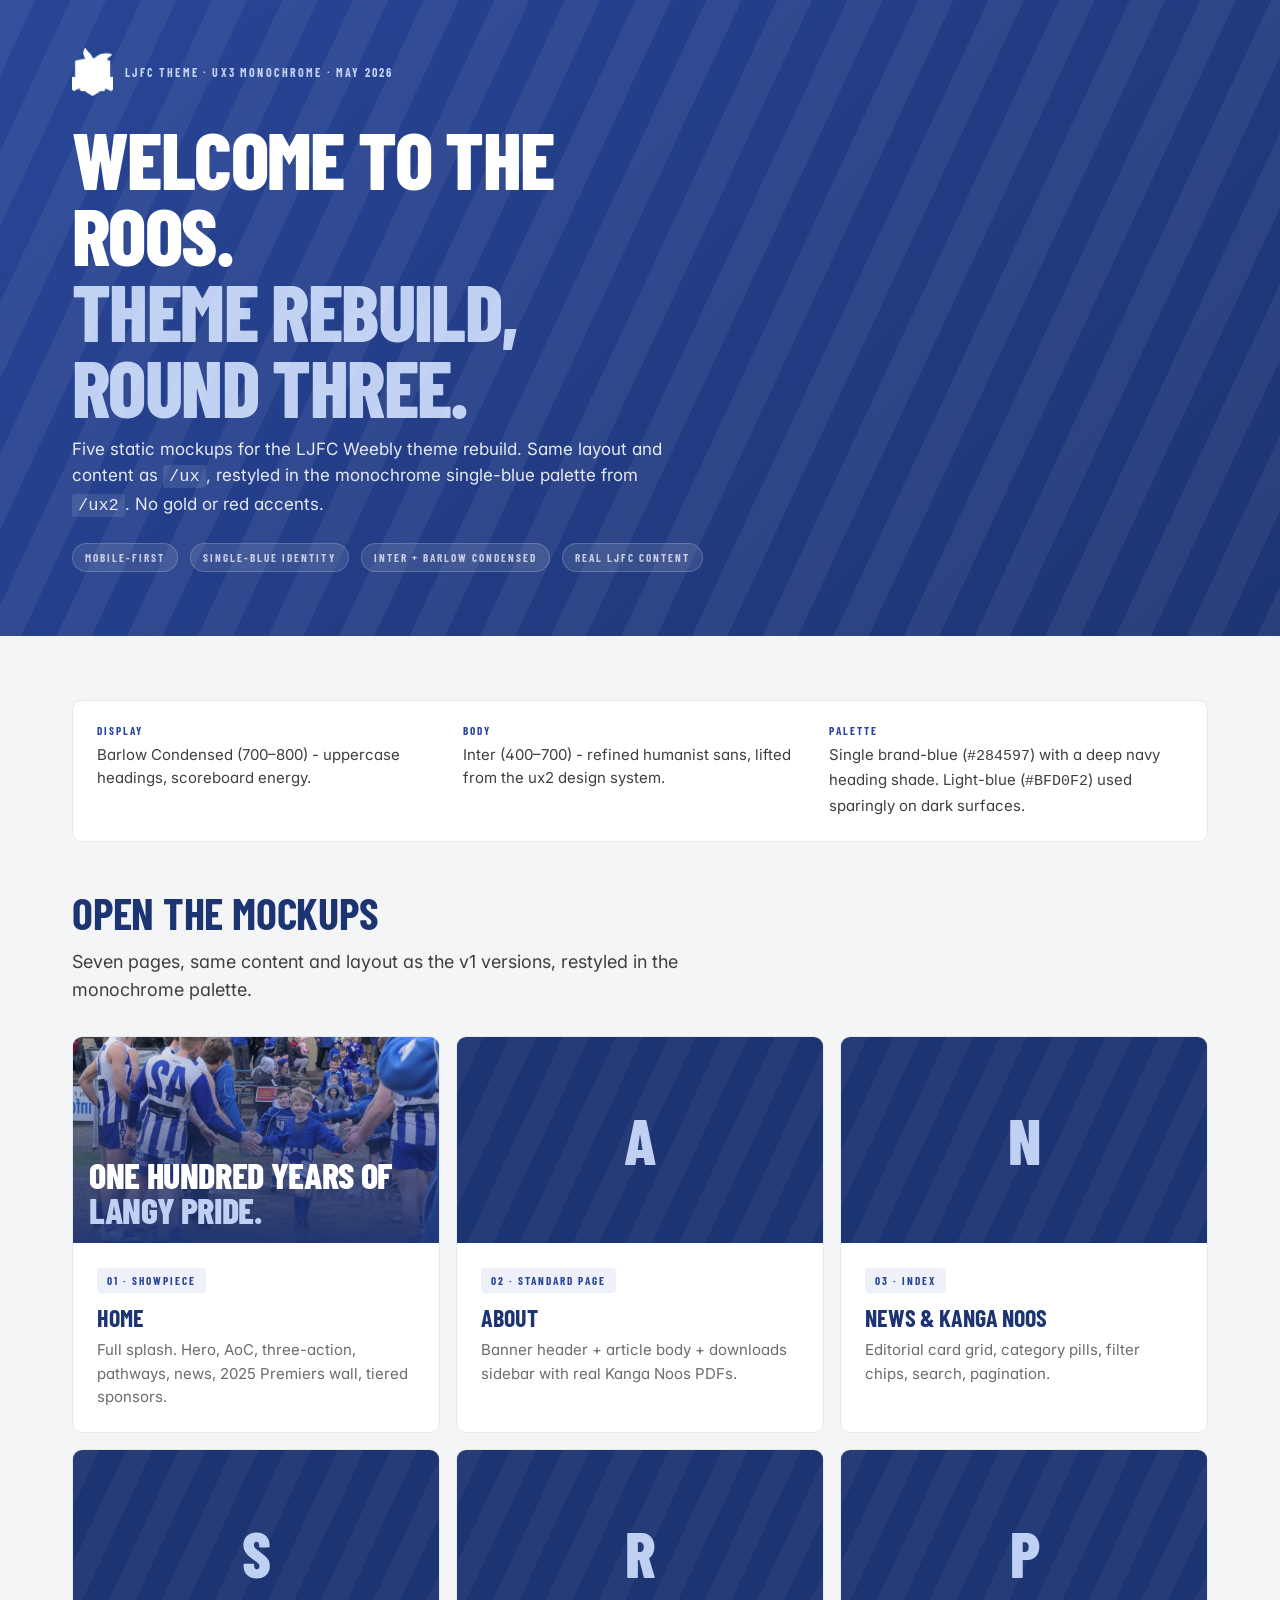
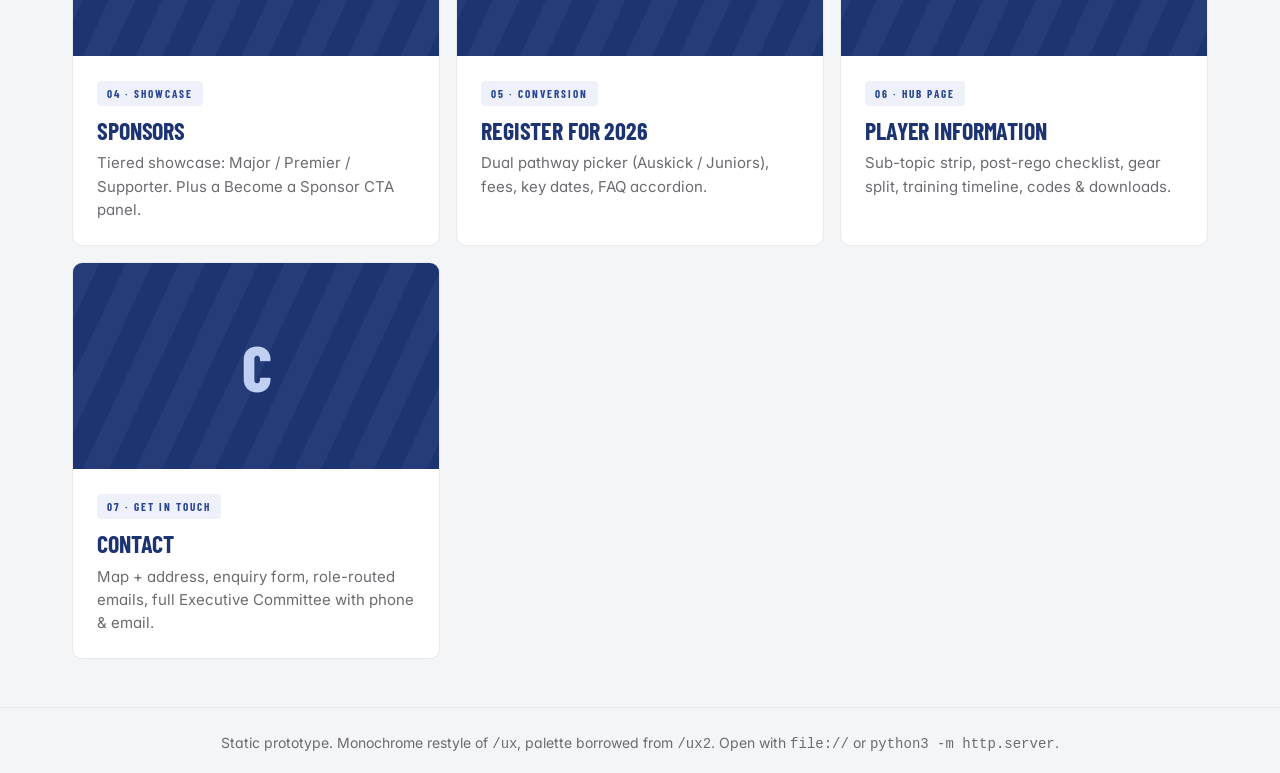
==== index.html @ 2c33dcf3 "Initial commit" ====
<!--
  ux3 - landing page for the third design exploration.
  Monochrome (single-blue) restyle of /ux/ layout. No gold or red accents.
-->
<!doctype html>
<html lang="en-AU">
<head>
<meta charset="utf-8" />
<meta name="viewport" content="width=device-width, initial-scale=1" />
<title>LJFC theme mockups · ux3 monochrome</title>
<link rel="preconnect" href="https://fonts.googleapis.com" />
<link rel="preconnect" href="https://fonts.gstatic.com" crossorigin />
<link rel="stylesheet"
  href="https://fonts.googleapis.com/css2?family=Barlow+Condensed:wght@500;600;700;800;900&family=Inter:wght@400;500;600;700&display=swap" />
<link rel="stylesheet" href="styles.css" />
<style>
  body { background: var(--surface-2); }
  .lp-hero {
    background: linear-gradient(135deg, var(--blue) 0%, var(--blue-deep) 100%);
    color: var(--surface);
    padding: var(--s-7) 0 var(--s-8);
    position: relative;
    overflow: hidden;
  }
  .lp-hero::after {
    content: ""; position: absolute; inset: 0;
    background-image:
      repeating-linear-gradient(115deg, rgba(255,255,255,0.06) 0 32px, rgba(255,255,255,0) 32px 64px);
    pointer-events: none;
  }
  .lp-hero h1 {
    color: var(--surface); margin: 0 0 var(--s-3);
    font-size: clamp(2.5rem, 6vw + 1rem, 5rem);
    line-height: 0.95; letter-spacing: -0.02em; max-width: 16ch;
    text-transform: uppercase;
  }
  .lp-hero h1 em { font-style: normal; color: var(--accent); display: block; }
  .lp-hero p { color: rgba(255,255,255,0.88); max-width: 56ch; margin: 0 0 var(--s-4); font-size: 1.0625rem; }
  .lp-hero .meta {
    display: flex; gap: var(--s-3); flex-wrap: wrap;
    font-family: var(--display); font-weight: 700;
    font-size: 0.7rem; letter-spacing: 0.18em;
    text-transform: uppercase; color: rgba(255,255,255,0.7);
    margin-top: var(--s-5);
  }
  .lp-hero .meta span { padding: 5px 12px; background: rgba(255,255,255,0.10); border: 1px solid rgba(255,255,255,0.18); border-radius: 999px; }
  .lp-brand {
    display: flex; align-items: center; gap: var(--s-3);
    margin-bottom: var(--s-5);
    color: var(--surface);
  }
  .lp-brand img { height: 48px; filter: brightness(0) invert(1); }
  .lp-brand strong {
    font-family: var(--display); font-weight: 700;
    text-transform: uppercase; letter-spacing: 0.18em;
    font-size: 0.75rem;
    color: var(--accent);
  }

  .lp-section { padding: var(--s-7) 0; }
  .lp-section h2 { margin-bottom: var(--s-3); }
  .lp-section .lead { color: var(--body); max-width: 60ch; }

  /* hero card uses image preview */
  .ic-feature .index-card__media {
    background-image:
      linear-gradient(180deg, rgba(29, 52, 115, 0.10), rgba(29, 52, 115, 0.94)),
      url('assets/photos/hero-action.jpg');
    background-size: cover; background-position: center;
  }
  .ic-feature .index-card__media span {
    position: absolute; bottom: 16px; left: 16px; right: 16px;
    font-family: var(--display); font-weight: 800;
    font-size: 2.25rem; line-height: 0.95; letter-spacing: -0.01em;
    color: var(--surface);
    text-transform: uppercase;
  }
  .ic-feature .index-card__media span em {
    color: var(--accent); font-style: normal; display: block;
  }

  .lp-key {
    background: var(--surface);
    border: 1px solid var(--line);
    border-radius: var(--r-3);
    padding: var(--s-5);
    margin-top: var(--s-4);
    display: grid; gap: var(--s-3);
    grid-template-columns: 1fr;
    font-size: 0.9375rem; line-height: 1.55;
  }
  @media (min-width: 768px) {
    .lp-key { grid-template-columns: repeat(3, 1fr); }
  }
  .lp-key h4 {
    font-family: var(--display); font-weight: 700;
    font-size: 0.7rem; letter-spacing: 0.18em; text-transform: uppercase;
    color: var(--blue); margin: 0 0 6px;
  }
  .lp-key p { margin: 0; color: var(--body); font-size: 0.9375rem; }
  .lp-footer {
    padding: var(--s-5) 0;
    border-top: 1px solid var(--line);
    color: var(--muted);
    font-size: 0.875rem;
    text-align: center;
  }
</style>
</head>
<body>

<section class="lp-hero">
  <div class="wrap">
    <div class="lp-brand">
      <img src="assets/logo.png" alt="LJFC crest" />
      <strong>LJFC theme · ux3 monochrome · May 2026</strong>
    </div>
    <h1>Welcome to the Roos.<em>Theme rebuild, round three.</em></h1>
    <p>Five static mockups for the LJFC Weebly theme rebuild. Same layout and content as <code style="background: rgba(255,255,255,0.10); padding: 2px 6px; border-radius: 3px;">/ux</code>, restyled in the monochrome single-blue palette from <code style="background: rgba(255,255,255,0.10); padding: 2px 6px; border-radius: 3px;">/ux2</code>. No gold or red accents.</p>
    <div class="meta">
      <span>Mobile-first</span>
      <span>Single-blue identity</span>
      <span>Inter + Barlow Condensed</span>
      <span>Real LJFC content</span>
    </div>
  </div>
</section>

<section class="lp-section">
  <div class="wrap">

    <div class="lp-key">
      <div>
        <h4>Display</h4>
        <p>Barlow Condensed (700–800) - uppercase headings, scoreboard energy.</p>
      </div>
      <div>
        <h4>Body</h4>
        <p>Inter (400–700) - refined humanist sans, lifted from the ux2 design system.</p>
      </div>
      <div>
        <h4>Palette</h4>
        <p>Single brand-blue (<code>#284597</code>) with a deep navy heading shade. Light-blue (<code>#BFD0F2</code>) used sparingly on dark surfaces.</p>
      </div>
    </div>

    <h2 style="margin-top: var(--s-7);">Open the mockups</h2>
    <p class="lead">Seven pages, same content and layout as the v1 versions, restyled in the monochrome palette.</p>

    <div class="index-grid">

      <a class="index-card ic-feature" href="home.html">
        <div class="index-card__media"><span>One Hundred Years of<em>Langy Pride.</em></span></div>
        <div class="index-card__body">
          <span class="index-card__tag">01 · Showpiece</span>
          <h3>Home</h3>
          <p>Full splash. Hero, AoC, three-action, pathways, news, 2025 Premiers wall, tiered sponsors.</p>
        </div>
      </a>

      <a class="index-card" href="about.html">
        <div class="index-card__media">A</div>
        <div class="index-card__body">
          <span class="index-card__tag">02 · Standard page</span>
          <h3>About</h3>
          <p>Banner header + article body + downloads sidebar with real Kanga Noos PDFs.</p>
        </div>
      </a>

      <a class="index-card" href="news.html">
        <div class="index-card__media">N</div>
        <div class="index-card__body">
          <span class="index-card__tag">03 · Index</span>
          <h3>News &amp; Kanga Noos</h3>
          <p>Editorial card grid, category pills, filter chips, search, pagination.</p>
        </div>
      </a>

      <a class="index-card" href="sponsors.html">
        <div class="index-card__media">S</div>
        <div class="index-card__body">
          <span class="index-card__tag">04 · Showcase</span>
          <h3>Sponsors</h3>
          <p>Tiered showcase: Major / Premier / Supporter. Plus a Become a Sponsor CTA panel.</p>
        </div>
      </a>

      <a class="index-card" href="register.html">
        <div class="index-card__media">R</div>
        <div class="index-card__body">
          <span class="index-card__tag">05 · Conversion</span>
          <h3>Register for 2026</h3>
          <p>Dual pathway picker (Auskick / Juniors), fees, key dates, FAQ accordion.</p>
        </div>
      </a>

      <a class="index-card" href="player-info.html">
        <div class="index-card__media">P</div>
        <div class="index-card__body">
          <span class="index-card__tag">06 · Hub page</span>
          <h3>Player Information</h3>
          <p>Sub-topic strip, post-rego checklist, gear split, training timeline, codes &amp; downloads.</p>
        </div>
      </a>

      <a class="index-card" href="contact.html">
        <div class="index-card__media">C</div>
        <div class="index-card__body">
          <span class="index-card__tag">07 · Get in touch</span>
          <h3>Contact</h3>
          <p>Map + address, enquiry form, role-routed emails, full Executive Committee with phone &amp; email.</p>
        </div>
      </a>

    </div>
  </div>
</section>

<footer class="lp-footer">
  <div class="wrap">
    Static prototype. Monochrome restyle of <code>/ux</code>, palette borrowed from <code>/ux2</code>. Open with <code>file://</code> or <code>python3 -m http.server</code>.
  </div>
</footer>

</body>
</html>
---- styles.css ----
/* ==========================================================================
   LJFC ux3 — monochrome restyle
   Same component set as /ux, monochrome palette + Inter body lifted from /ux2.
   No gold or red accent — single-blue identity, with #BFD0F2 used sparingly
   on dark surfaces (hero <em>, premier banner, footer hover).
   Mobile-first.
   ========================================================================== */

:root {
  /* palette — single-blue identity */
  --blue: #284597;          /* THE brand blue — primary surface (matches ux2 --ljfc-blue) */
  --blue-dark: #1d3473;     /* hover / pressed / dark surfaces */
  --blue-deep: #1d3473;     /* heading text */
  --blue-tint: #EEF1F9;     /* faint surface tint */
  --blue-tint-2: #DDE2EE;   /* slightly stronger tint */

  /* neutrals (lifted from ux2) */
  --ink: #1A1A1F;
  --body: #3F3F3F;
  --muted: #6B6B70;
  --line: #E8E9EB;
  --grey-cool: #A7A8AA;
  --surface: #FFFFFF;
  --surface-2: #F4F5F7;

  /* accent — light-blue, used sparingly on dark surfaces only */
  --accent: #BFD0F2;
  --accent-dark: #1d3473;   /* hover for accent buttons */
  --accent-ink: #1d3473;    /* readable text on accent */

  /* type */
  --display: 'Barlow Condensed', 'Oswald', 'Arial Narrow', sans-serif;
  --body-face: 'Inter', 'Helvetica Neue', Helvetica, Arial, sans-serif;

  /* spacing scale — 4px base */
  --s-1: 0.25rem;
  --s-2: 0.5rem;
  --s-3: 0.75rem;
  --s-4: 1rem;
  --s-5: 1.5rem;
  --s-6: 2rem;
  --s-7: 3rem;
  --s-8: 4rem;
  --s-9: 6rem;

  --r-1: 4px;
  --r-2: 6px;
  --r-3: 10px;

  --shadow-1: 0 1px 2px rgba(29, 52, 115, 0.06), 0 2px 6px rgba(29, 52, 115, 0.04);
  --shadow-2: 0 4px 12px rgba(29, 52, 115, 0.08), 0 12px 32px rgba(29, 52, 115, 0.08);
  --shadow-3: 0 12px 36px rgba(29, 52, 115, 0.18);

  --max-w: 1200px;
  --max-w-narrow: 820px;
  --header-h: 64px;
}

*, *::before, *::after { box-sizing: border-box; }
html { -webkit-text-size-adjust: 100%; scroll-behavior: smooth; }
body {
  margin: 0;
  font-family: var(--body-face);
  font-size: 16px;
  line-height: 1.55;
  color: var(--body);
  background: var(--surface);
  -webkit-font-smoothing: antialiased;
  font-feature-settings: "ss01", "cv11";
}
img, svg { max-width: 100%; display: block; }
a { color: var(--blue); text-decoration: none; transition: color .15s; }
a:hover { color: var(--blue-dark); text-decoration: underline; text-underline-offset: 3px; }

/* ==========================================================================
   typography — display in Barlow Condensed (uppercase by default for headings)
   ========================================================================== */

h1, h2, h3, h4 {
  font-family: var(--display);
  color: var(--blue-deep);
  margin: 0 0 var(--s-4);
  letter-spacing: -0.005em;
  line-height: 1.05;
  font-weight: 700;
  text-transform: uppercase;
}
h1 { font-size: clamp(2.25rem, 4.5vw + 1rem, 4.5rem); letter-spacing: -0.015em; font-weight: 800; }
h2 { font-size: clamp(1.75rem, 2.4vw + 1rem, 2.75rem); }
h3 { font-size: clamp(1.25rem, 1vw + 1rem, 1.5rem); }
h4 { font-size: 1.125rem; }
p { margin: 0 0 var(--s-4); }
.lead { font-size: 1.125rem; line-height: 1.55; color: var(--body); max-width: 60ch; }

.eyebrow {
  font-family: var(--display);
  font-weight: 700;
  font-size: 0.8125rem;
  letter-spacing: 0.18em;
  text-transform: uppercase;
  color: var(--blue);
  margin: 0 0 var(--s-3);
  display: inline-flex;
  align-items: center;
  gap: 8px;
}
.eyebrow::before {
  content: "";
  width: 22px;
  height: 3px;
  background: currentColor;
  display: inline-block;
}
.eyebrow--accent { color: var(--accent); }

.display-xl {
  font-family: var(--display);
  font-weight: 800;
  font-size: clamp(3rem, 8vw + 1rem, 6.5rem);
  line-height: 0.95;
  letter-spacing: -0.02em;
  color: var(--blue-deep);
  text-transform: uppercase;
}
.display-mono {
  font-family: var(--display);
  font-weight: 700;
  text-transform: uppercase;
  letter-spacing: 0.02em;
}

/* ==========================================================================
   layout helpers
   ========================================================================== */

.wrap { width: 100%; max-width: var(--max-w); margin: 0 auto; padding: 0 var(--s-4); }
.wrap--narrow { max-width: var(--max-w-narrow); }
.section { padding: var(--s-7) 0; }
.section--tight { padding: var(--s-6) 0; }
.section--lg { padding: var(--s-8) 0; }
@media (min-width: 1024px) {
  .section { padding: var(--s-8) 0; }
  .section--lg { padding: var(--s-9) 0; }
  .wrap { padding: 0 var(--s-6); }
}

/* slash-bar motif (replaces ux/stripe-rule) — recurring brand element from ux2 */
.stripe-rule,
.slash-bar {
  height: 6px;
  background: repeating-linear-gradient(
    -55deg,
    var(--blue) 0 14px,
    transparent 14px 22px,
    var(--grey-cool) 22px 28px,
    transparent 28px 36px
  );
}

/* angled-light pattern, used behind hero / premiers / actions */
.slats {
  background-image:
    repeating-linear-gradient(115deg, rgba(255,255,255,0.04) 0 24px, rgba(255,255,255,0.0) 24px 48px);
}

/* ==========================================================================
   buttons
   ========================================================================== */

.btn {
  display: inline-flex;
  align-items: center;
  justify-content: center;
  gap: var(--s-2);
  padding: 14px 22px;
  border-radius: var(--r-1);
  font-family: var(--display);
  font-weight: 700;
  font-size: 1rem;
  letter-spacing: 0.06em;
  text-transform: uppercase;
  text-decoration: none;
  border: 2px solid transparent;
  cursor: pointer;
  transition: transform .12s ease, background .15s, color .15s, box-shadow .15s, border-color .15s;
  min-height: 48px;
  line-height: 1;
}
.btn:hover { text-decoration: none; transform: translateY(-1px); }
.btn:active { transform: translateY(0); }

/* primary — solid royal blue (no gold) */
.btn--primary {
  background: var(--blue);
  color: var(--surface);
  box-shadow: 0 1px 0 rgba(0,0,0,0.06), 0 6px 14px rgba(40, 69, 151, 0.25);
}
.btn--primary:hover { background: var(--blue-dark); color: var(--surface); }

.btn--blue {
  background: var(--blue);
  color: var(--surface);
}
.btn--blue:hover { background: var(--blue-dark); color: var(--surface); }

/* ghost — for use on dark surfaces */
.btn--ghost {
  background: transparent;
  color: var(--surface);
  border-color: rgba(255,255,255,0.55);
}
.btn--ghost:hover { background: rgba(255,255,255,0.10); border-color: var(--surface); color: var(--surface); }

.btn--outline {
  background: transparent;
  color: var(--blue-deep);
  border-color: var(--blue-deep);
}
.btn--outline:hover { background: var(--blue-deep); color: var(--surface); }

.btn--white {
  background: var(--surface);
  color: var(--blue-deep);
}
.btn--white:hover { background: var(--blue-tint); color: var(--blue-deep); }

.btn--lg { padding: 18px 28px; font-size: 1.125rem; min-height: 56px; }
.btn--sm { padding: 10px 14px; font-size: 0.875rem; min-height: 36px; }

.btn__arrow { width: 14px; height: 14px; transition: transform .15s; }
.btn:hover .btn__arrow { transform: translateX(3px); }

/* ==========================================================================
   pills & badges
   ========================================================================== */

.pill {
  display: inline-flex;
  align-items: center;
  gap: 6px;
  padding: 4px 12px;
  border-radius: 999px;
  font-family: var(--display);
  font-weight: 700;
  font-size: 0.7rem;
  letter-spacing: 0.12em;
  text-transform: uppercase;
  background: rgba(40, 69, 151, 0.08);
  color: var(--blue);
  line-height: 1.3;
}
/* pill--accent: light-blue tint, used on dark hero / premier surfaces */
.pill--accent { background: rgba(191, 208, 242, 0.18); color: var(--blue-deep); }
.pill--red { background: rgba(40, 69, 151, 0.10); color: var(--blue-dark); }
.pill--ghost { background: rgba(255,255,255,0.14); color: var(--surface); border: 1px solid rgba(255,255,255,0.35); }
.pill--solid { background: var(--blue); color: var(--surface); }

.badge-cta {
  display: inline-flex;
  align-items: center;
  gap: var(--s-2);
  padding: 8px 14px 8px 8px;
  background: var(--blue);
  color: var(--surface);
  border-radius: 999px;
  font-family: var(--display);
  font-weight: 700;
  font-size: 0.875rem;
  letter-spacing: 0.08em;
  text-transform: uppercase;
}
.badge-cta__dot {
  width: 22px; height: 22px; border-radius: 50%;
  background: var(--accent); color: var(--blue-deep);
  display: inline-flex; align-items: center; justify-content: center;
  font-size: 0.75rem;
}

/* ==========================================================================
   sticky header — clean white surface (refined ux2 treatment)
   ========================================================================== */

.site-header {
  position: sticky;
  top: 0;
  z-index: 50;
  background: var(--surface);
  color: var(--blue-deep);
  border-bottom: 1px solid var(--line);
}
.site-header__inner {
  display: flex;
  align-items: center;
  gap: var(--s-4);
  height: var(--header-h);
  padding: 0 var(--s-4);
  max-width: var(--max-w);
  margin: 0 auto;
}
.site-header__brand {
  display: flex;
  align-items: center;
  gap: var(--s-3);
  text-decoration: none;
  color: var(--blue-deep);
  margin-right: auto;
}
.site-header__brand img { height: 40px; width: auto; }
.site-header__wordmark {
  font-family: var(--display);
  font-weight: 700;
  font-size: 1rem;
  line-height: 1;
  letter-spacing: 0.02em;
  text-transform: uppercase;
  display: none;
  color: var(--blue-deep);
}
.site-header__wordmark span {
  display: block;
  font-size: 0.625rem;
  letter-spacing: 0.22em;
  font-weight: 700;
  color: var(--blue);
  margin-top: 4px;
}

@media (min-width: 768px) {
  .site-header__wordmark { display: block; }
}

/* desktop nav — dark text on white, brand-blue active underline */
.site-nav { display: none; }
.site-nav a {
  color: var(--blue-deep);
  font-family: var(--display);
  font-weight: 700;
  font-size: 0.875rem;
  letter-spacing: 0.10em;
  text-transform: uppercase;
  padding: 10px 12px;
  border-bottom: 3px solid transparent;
  text-decoration: none;
  transition: color .15s, border-color .15s;
}
.site-nav a:hover { color: var(--blue); }
.site-nav a.is-active { color: var(--blue); border-bottom-color: var(--blue); }

@media (min-width: 1024px) {
  .site-nav { display: flex; align-items: center; gap: 4px; }
}

/* persistent register CTA — solid royal blue */
.site-header__cta {
  display: inline-flex;
  align-items: center;
  gap: 8px;
  padding: 10px 16px;
  background: var(--blue);
  color: var(--surface);
  font-family: var(--display);
  font-weight: 700;
  letter-spacing: 0.06em;
  text-transform: uppercase;
  font-size: 0.8125rem;
  border-radius: var(--r-1);
  text-decoration: none;
  white-space: nowrap;
  transition: background .15s;
}
.site-header__cta:hover { background: var(--blue-dark); color: var(--surface); }

/* hamburger */
.hamburger {
  display: inline-flex;
  align-items: center;
  justify-content: center;
  width: 44px; height: 44px;
  background: var(--blue);
  border: 0;
  border-radius: var(--r-1);
  color: var(--surface);
  cursor: pointer;
}
@media (min-width: 1024px) { .hamburger { display: none; } }

/* mobile drawer */
.mobile-drawer {
  position: fixed;
  top: var(--header-h);
  right: 0; left: 0;
  background: var(--surface);
  border-top: 1px solid var(--line);
  padding: var(--s-4);
  display: none;
  z-index: 49;
  max-height: calc(100vh - var(--header-h));
  overflow-y: auto;
  box-shadow: var(--shadow-2);
}
.mobile-drawer.is-open { display: block; }
.mobile-drawer ul { list-style: none; padding: 0; margin: 0; }
.mobile-drawer a {
  display: block;
  padding: 14px 8px;
  color: var(--blue-deep);
  font-family: var(--display);
  font-weight: 700;
  font-size: 1rem;
  letter-spacing: 0.06em;
  text-transform: uppercase;
  border-bottom: 1px solid var(--line);
  text-decoration: none;
}
.mobile-drawer a:hover { color: var(--blue); }
.mobile-drawer .btn { width: 100%; margin-top: var(--s-4); }

/* ==========================================================================
   hero (homepage splash) — single brand-blue overlay, no gold
   ========================================================================== */

.hero {
  position: relative;
  background: var(--blue-deep);
  color: var(--surface);
  overflow: hidden;
  isolation: isolate;
}
.hero__media {
  position: absolute; inset: 0;
  background-position: center;
  background-size: cover;
  z-index: -2;
}
.hero__overlay {
  position: absolute; inset: 0;
  background:
    linear-gradient(180deg, rgba(40, 69, 151, 0.55) 0%, rgba(29, 52, 115, 0.92) 100%);
  z-index: -1;
}
.hero__inner {
  position: relative;
  max-width: var(--max-w);
  margin: 0 auto;
  padding: var(--s-8) var(--s-4) var(--s-7);
  min-height: 540px;
  display: flex;
  flex-direction: column;
  justify-content: flex-end;
}
@media (min-width: 1024px) {
  .hero__inner { padding: var(--s-9) var(--s-6) var(--s-8); min-height: 640px; }
}
.hero__eyebrow {
  display: inline-flex;
  align-items: center;
  gap: 10px;
  font-family: var(--display);
  font-weight: 700;
  font-size: 0.8125rem;
  letter-spacing: 0.22em;
  text-transform: uppercase;
  color: var(--accent);
  margin-bottom: var(--s-4);
}
.hero__eyebrow::before {
  content: ""; width: 28px; height: 2px; background: var(--accent);
}
.hero__title {
  font-family: var(--display);
  font-weight: 800;
  font-size: clamp(2.75rem, 7vw + 1rem, 6rem);
  line-height: 0.92;
  letter-spacing: -0.02em;
  color: var(--surface);
  margin: 0 0 var(--s-4);
  max-width: 14ch;
  text-transform: uppercase;
  text-shadow: 0 2px 10px rgba(0,0,0,0.25);
}
.hero__title em {
  font-style: normal;
  color: var(--accent);
  display: block;
}
.hero__sub {
  font-size: 1.125rem;
  color: rgba(255,255,255,0.92);
  max-width: 48ch;
  margin: 0 0 var(--s-6);
  line-height: 1.5;
}
.hero__ctas {
  display: flex;
  flex-wrap: wrap;
  gap: var(--s-3);
}

.hero__strip {
  margin-top: var(--s-7);
  padding-top: var(--s-4);
  border-top: 1px solid rgba(255,255,255,0.20);
  display: grid;
  grid-template-columns: repeat(2, 1fr);
  gap: var(--s-4);
}
@media (min-width: 768px) { .hero__strip { grid-template-columns: repeat(4, 1fr); } }
.hero__stat .num {
  font-family: var(--display);
  font-weight: 800;
  font-size: clamp(2rem, 4vw + 0.5rem, 3.25rem);
  line-height: 1;
  color: var(--accent);
  display: block;
}
.hero__stat .lbl {
  font-family: var(--display);
  font-weight: 700;
  font-size: 0.7rem;
  letter-spacing: 0.18em;
  text-transform: uppercase;
  color: rgba(255,255,255,0.78);
  margin-top: 6px;
  display: block;
}

/* ==========================================================================
   acknowledgement of country band — refined ux2 treatment (dark blue)
   ========================================================================== */

.aoc {
  background: var(--blue-tint);
  border-top: 4px solid var(--blue);
  border-bottom: 1px solid var(--line);
  padding: var(--s-5) 0;
  position: relative;
}
.aoc__inner {
  max-width: 880px;
  margin: 0 auto;
  padding: 0 var(--s-4);
  display: grid;
  gap: var(--s-3);
  grid-template-columns: 1fr;
  align-items: center;
}
@media (min-width: 768px) {
  .aoc__inner { grid-template-columns: auto 1fr; gap: var(--s-5); }
}
.aoc__flags {
  display: inline-flex; gap: 6px;
}
.aoc__flag {
  width: 36px; height: 24px; border-radius: 3px;
  display: block; box-shadow: var(--shadow-1);
}
.aoc__flag--abo {
  background:
    linear-gradient(180deg, #000 0 50%, #C00 50% 100%);
  position: relative;
}
.aoc__flag--abo::after {
  content: ""; width: 12px; height: 12px; border-radius: 50%;
  background: #FFC100; position: absolute; top: 50%; left: 50%;
  transform: translate(-50%, -50%);
}
.aoc__flag--tsi {
  background: linear-gradient(180deg, #00795E 0 33%, #2D2D2D 33% 41%, #FFFFFF 41% 59%, #2D2D2D 59% 67%, #003E7E 67% 100%);
}
.aoc__text {
  font-size: 0.9375rem;
  line-height: 1.55;
  color: var(--blue-deep);
  margin: 0;
}
.aoc__text strong {
  font-family: var(--display); font-weight: 700; letter-spacing: 0.18em;
  text-transform: uppercase; font-size: 0.75rem; display: block;
  margin-bottom: 4px; color: var(--blue);
}

/* ==========================================================================
   three-action band — single-blue navy with light-blue accents
   ========================================================================== */

.actions {
  background: var(--blue-deep);
  color: var(--surface);
  position: relative;
  overflow: hidden;
}
.actions::after {
  content: ""; position: absolute; inset: 0;
  background-image:
    repeating-linear-gradient(115deg, rgba(255,255,255,0.04) 0 32px, rgba(255,255,255,0) 32px 64px);
  pointer-events: none;
}
.actions__grid {
  position: relative; z-index: 1;
  display: grid;
  grid-template-columns: 1fr;
  gap: 1px;
  background: rgba(255,255,255,0.10);
}
@media (min-width: 768px) { .actions__grid { grid-template-columns: repeat(3, 1fr); } }

.action-card {
  background: var(--blue-deep);
  padding: var(--s-6) var(--s-5);
  display: flex;
  align-items: center;
  gap: var(--s-4);
  text-decoration: none;
  color: var(--surface);
  transition: background .15s;
  min-height: 130px;
}
.action-card:hover { background: var(--blue); text-decoration: none; color: var(--surface); }
.action-card__icon {
  width: 56px; height: 56px;
  flex-shrink: 0;
  border-radius: var(--r-2);
  background: rgba(255,255,255,0.08);
  display: inline-flex; align-items: center; justify-content: center;
  color: var(--accent);
}
.action-card:hover .action-card__icon { background: var(--accent); color: var(--blue-deep); }
.action-card__title {
  font-family: var(--display);
  font-weight: 700;
  font-size: 1.5rem;
  text-transform: uppercase;
  letter-spacing: 0.02em;
  margin: 0 0 4px;
  line-height: 1;
  color: var(--surface);
}
.action-card__sub {
  font-size: 0.875rem;
  color: rgba(255,255,255,0.78);
  margin: 0;
  line-height: 1.4;
}
.action-card__arrow {
  margin-left: auto; color: var(--accent); flex-shrink: 0;
  transition: transform .15s;
}
.action-card:hover .action-card__arrow { transform: translateX(4px); color: var(--surface); }

/* ==========================================================================
   pathway cards (Auskick / Junior / Youth)
   ========================================================================== */

.pathways {
  display: grid;
  grid-template-columns: 1fr;
  gap: var(--s-5);
  margin-top: var(--s-6);
}
@media (min-width: 768px) {
  .pathways { grid-template-columns: repeat(3, 1fr); gap: var(--s-4); }
}

.pathway {
  position: relative;
  border-radius: var(--r-3);
  overflow: hidden;
  background: var(--blue-deep);
  color: var(--surface);
  text-decoration: none;
  display: block;
  isolation: isolate;
  min-height: 380px;
  transition: transform .2s, box-shadow .2s;
  box-shadow: var(--shadow-1);
}
.pathway:hover { transform: translateY(-3px); box-shadow: var(--shadow-2); text-decoration: none; color: var(--surface); }
.pathway__media {
  position: absolute; inset: 0;
  background-size: cover; background-position: center;
  z-index: -2;
}
.pathway__overlay {
  position: absolute; inset: 0;
  background: linear-gradient(180deg, rgba(29, 52, 115, 0.05) 30%, rgba(29, 52, 115, 0.92) 100%);
  z-index: -1;
}
.pathway__body {
  padding: var(--s-5);
  height: 100%;
  display: flex;
  flex-direction: column;
  justify-content: space-between;
  min-height: 380px;
}
.pathway__age {
  display: inline-flex;
  align-items: baseline;
  gap: 6px;
  background: var(--surface);
  color: var(--blue-deep);
  padding: 4px 10px;
  border-radius: 4px;
  font-family: var(--display);
  font-weight: 700;
  font-size: 0.7rem;
  letter-spacing: 0.14em;
  text-transform: uppercase;
  align-self: flex-start;
}
.pathway__title {
  font-family: var(--display);
  font-weight: 800;
  font-size: 2rem;
  text-transform: uppercase;
  letter-spacing: -0.005em;
  line-height: 1;
  margin: 0 0 var(--s-2);
  color: var(--surface);
}
.pathway__copy {
  font-size: 0.95rem;
  color: rgba(255,255,255,0.88);
  margin: 0 0 var(--s-4);
  max-width: 30ch;
  line-height: 1.45;
}
.pathway__cta {
  display: inline-flex;
  align-items: center;
  gap: 8px;
  font-family: var(--display);
  font-weight: 700;
  font-size: 0.8125rem;
  letter-spacing: 0.14em;
  text-transform: uppercase;
  color: var(--accent);
}

/* ==========================================================================
   news cards
   ========================================================================== */

.news-grid {
  display: grid;
  grid-template-columns: 1fr;
  gap: var(--s-5);
  margin-top: var(--s-6);
}
@media (min-width: 640px)  { .news-grid { grid-template-columns: repeat(2, 1fr); } }
@media (min-width: 1024px) { .news-grid { grid-template-columns: repeat(3, 1fr); } }

.news-card {
  display: block;
  text-decoration: none;
  color: inherit;
  background: var(--surface);
  border-radius: var(--r-2);
  overflow: hidden;
  border: 1px solid var(--line);
  transition: transform .2s, box-shadow .2s, border-color .2s;
}
.news-card:hover { transform: translateY(-3px); box-shadow: var(--shadow-2); border-color: transparent; text-decoration: none; color: inherit; }
.news-card__media {
  aspect-ratio: 16 / 10;
  background-size: cover; background-position: center;
  background-color: var(--blue-tint);
  position: relative;
}
.news-card__pill {
  position: absolute;
  top: 12px; left: 12px;
}
.news-card__body { padding: var(--s-4) var(--s-5) var(--s-5); }
.news-card__meta {
  font-family: var(--display);
  font-size: 0.7rem;
  letter-spacing: 0.14em;
  text-transform: uppercase;
  color: var(--muted);
  margin-bottom: var(--s-2);
  font-weight: 700;
}
.news-card__title {
  font-family: var(--display);
  font-weight: 700;
  font-size: 1.375rem;
  line-height: 1.1;
  color: var(--blue-deep);
  margin: 0 0 var(--s-2);
  text-transform: uppercase;
  letter-spacing: -0.005em;
}
.news-card__excerpt {
  font-size: 0.9375rem;
  color: var(--body);
  line-height: 1.5;
  margin: 0;
}

.news-card--featured {
  grid-column: 1 / -1;
}
@media (min-width: 1024px) {
  .news-card--featured {
    grid-column: span 2;
    display: grid;
    grid-template-columns: 1.2fr 1fr;
    align-items: stretch;
  }
  .news-card--featured .news-card__media {
    aspect-ratio: auto;
    min-height: 100%;
  }
  .news-card--featured .news-card__title { font-size: 2rem; }
}

/* ==========================================================================
   fixture card
   ========================================================================== */

.fixture {
  background: var(--surface);
  border: 1px solid var(--line);
  border-radius: var(--r-2);
  padding: var(--s-4);
  display: grid;
  grid-template-columns: auto 1fr auto;
  gap: var(--s-4);
  align-items: center;
}
.fixture__round {
  font-family: var(--display);
  font-weight: 800;
  text-align: center;
  border-right: 1px solid var(--line);
  padding-right: var(--s-4);
}
.fixture__round .num {
  font-size: 1.75rem; line-height: 1; color: var(--blue);
}
.fixture__round .lbl {
  font-size: 0.625rem; letter-spacing: 0.18em; text-transform: uppercase; color: var(--muted);
  margin-top: 2px; display: block;
}
.fixture__match strong {
  font-family: var(--display); font-weight: 700; font-size: 1.25rem;
  color: var(--blue-deep); display: block; line-height: 1.1;
  text-transform: uppercase; letter-spacing: -0.005em;
}
.fixture__match span {
  font-size: 0.875rem; color: var(--muted); display: block; margin-top: 2px;
}
.fixture__when {
  text-align: right; font-size: 0.8125rem;
}
.fixture__when strong { display: block; color: var(--blue-deep); font-family: var(--display); font-weight: 700; font-size: 1rem; letter-spacing: 0.02em; text-transform: uppercase; }

/* ==========================================================================
   premiers wall — all-blue with light-blue accent banner
   ========================================================================== */

.premiers {
  background: var(--blue-deep);
  color: var(--surface);
  position: relative;
  overflow: hidden;
}
.premiers::before {
  content: ""; position: absolute; inset: 0;
  background-image:
    repeating-linear-gradient(115deg, rgba(255,255,255,0.04) 0 32px, rgba(255,255,255,0) 32px 64px);
  pointer-events: none;
}
.premiers__head { text-align: center; margin-bottom: var(--s-6); position: relative; z-index: 1;}
.premiers__head h2 { color: var(--surface); }
.premiers__head .eyebrow { color: var(--accent); }
.premiers__head .lead { color: rgba(255,255,255,0.85); margin: 0 auto; }

.premiers__grid {
  display: grid;
  grid-template-columns: repeat(2, 1fr);
  gap: var(--s-3);
  position: relative; z-index: 1;
}
@media (min-width: 640px)  { .premiers__grid { grid-template-columns: repeat(3, 1fr); gap: var(--s-4); } }

.premier {
  position: relative;
  border-radius: var(--r-2);
  overflow: hidden;
  aspect-ratio: 4 / 5;
  background: #11214a;
  isolation: isolate;
  border: 1px solid rgba(255,255,255,0.10);
  transition: transform .2s, box-shadow .2s;
}
.premier:hover { transform: translateY(-3px); box-shadow: var(--shadow-3); border-color: var(--accent); }
.premier__media {
  position: absolute; inset: 0;
  background-size: cover; background-position: center;
  z-index: -2;
}
.premier__shade {
  position: absolute; inset: 0;
  background: linear-gradient(180deg, rgba(29, 52, 115, 0.0) 35%, rgba(29, 52, 115, 0.92) 100%);
  z-index: -1;
}
.premier__banner {
  position: absolute;
  top: 12px; left: 12px;
  background: var(--accent);
  color: var(--blue-deep);
  font-family: var(--display);
  font-weight: 800;
  font-size: 0.7rem;
  letter-spacing: 0.18em;
  padding: 4px 10px;
  text-transform: uppercase;
  border-radius: 2px;
  box-shadow: var(--shadow-1);
}
.premier__caption {
  position: absolute;
  inset: auto 0 0 0;
  padding: var(--s-4) var(--s-3);
  font-family: var(--display);
  font-weight: 700;
  font-size: 1.125rem;
  line-height: 1.05;
  color: var(--surface);
  letter-spacing: 0.01em;
  text-transform: uppercase;
  text-shadow: 0 2px 8px rgba(0,0,0,0.5);
}
.premier__caption span {
  display: block;
  font-size: 0.6875rem;
  letter-spacing: 0.18em;
  text-transform: uppercase;
  color: var(--accent);
  font-weight: 700;
  margin-bottom: 4px;
}

/* ==========================================================================
   sponsors
   ========================================================================== */

.sponsor-tier { margin-bottom: var(--s-7); }
.sponsor-tier__head {
  display: flex; align-items: baseline; justify-content: space-between;
  border-bottom: 1px solid var(--line);
  padding-bottom: var(--s-3);
  margin-bottom: var(--s-5);
  flex-wrap: wrap;
  gap: var(--s-2);
}
.sponsor-tier__label {
  font-family: var(--display); font-weight: 700; font-size: 1.5rem; color: var(--blue-deep);
  letter-spacing: 0.005em; text-transform: uppercase;
}
.sponsor-tier__sub {
  font-family: var(--display); font-weight: 700; font-size: 0.7rem;
  letter-spacing: 0.18em; text-transform: uppercase; color: var(--muted);
}

.sponsor-grid {
  display: grid;
  gap: var(--s-3);
}
.sponsor-grid--lg { grid-template-columns: 1fr; }
@media (min-width: 640px)  { .sponsor-grid--lg { grid-template-columns: repeat(2, 1fr); } }

.sponsor-grid--md { grid-template-columns: repeat(2, 1fr); }
@media (min-width: 640px)  { .sponsor-grid--md { grid-template-columns: repeat(3, 1fr); } }
@media (min-width: 1024px) { .sponsor-grid--md { grid-template-columns: repeat(4, 1fr); } }

.sponsor-grid--sm { grid-template-columns: repeat(2, 1fr); }
@media (min-width: 640px)  { .sponsor-grid--sm { grid-template-columns: repeat(3, 1fr); } }
@media (min-width: 1024px) { .sponsor-grid--sm { grid-template-columns: repeat(6, 1fr); } }

.sponsor-tile {
  position: relative;
  background: var(--surface);
  border: 1px solid var(--line);
  border-radius: var(--r-2);
  padding: var(--s-5);
  display: flex; align-items: center; justify-content: center;
  aspect-ratio: 5 / 3;
  transition: transform .15s, border-color .15s, box-shadow .15s;
}
.sponsor-tile:hover { border-color: var(--blue); box-shadow: var(--shadow-2); transform: translateY(-2px); }
.sponsor-tile img { max-height: 80%; max-width: 80%; object-fit: contain; mix-blend-mode: multiply; }

.sponsor-tile--lg { aspect-ratio: 16 / 7; padding: var(--s-7); }
.sponsor-tile--lg img { max-height: 100%; max-width: 70%; }
.sponsor-tile--md { aspect-ratio: 5 / 3; }
.sponsor-tile--sm { aspect-ratio: 4 / 3; padding: var(--s-3); }

/* ==========================================================================
   footer — single-blue navy with light-blue accent hover
   ========================================================================== */

.site-footer {
  background: var(--blue-deep);
  color: rgba(255,255,255,0.82);
  padding: var(--s-7) 0 var(--s-5);
  position: relative;
}
.site-footer .stripe-rule { position: absolute; top: 0; left: 0; right: 0; height: 4px; }
.site-footer__grid {
  display: grid;
  grid-template-columns: 1fr;
  gap: var(--s-6);
  padding-top: var(--s-2);
}
@media (min-width: 768px) {
  .site-footer__grid { grid-template-columns: 1.5fr 1fr 1fr 1fr; gap: var(--s-7); }
}
.site-footer h4 {
  font-family: var(--display); font-weight: 700; color: var(--accent);
  text-transform: uppercase; letter-spacing: 0.18em; font-size: 0.75rem;
  margin: 0 0 var(--s-3);
}
.site-footer ul { list-style: none; padding: 0; margin: 0; }
.site-footer li { margin-bottom: var(--s-2); }
.site-footer a {
  color: rgba(255,255,255,0.82);
  font-size: 0.9375rem;
  text-decoration: none;
}
.site-footer a:hover { color: var(--accent); text-decoration: none; }

.site-footer__brand {
  display: flex; align-items: flex-start; gap: var(--s-3);
  margin-bottom: var(--s-4);
}
.site-footer__brand img { height: 56px; filter: brightness(0) invert(1); }
.site-footer__brand strong {
  font-family: var(--display); font-weight: 800; color: var(--surface);
  font-size: 1.125rem; letter-spacing: 0.02em; text-transform: uppercase; line-height: 1.1;
  display: block;
}
.site-footer__brand small {
  font-family: var(--display); font-weight: 700;
  font-size: 0.7rem; letter-spacing: 0.18em; text-transform: uppercase;
  color: var(--accent); display: block; margin-top: 6px;
}

.site-footer__safe {
  background: rgba(255,255,255,0.04);
  border-left: 3px solid var(--accent);
  padding: var(--s-3) var(--s-4);
  border-radius: 0 var(--r-1) var(--r-1) 0;
  font-size: 0.8125rem;
  line-height: 1.5;
  color: rgba(255,255,255,0.82);
  margin-top: var(--s-3);
}
.site-footer__safe strong {
  color: var(--accent); display: block; margin-bottom: 4px;
  font-size: 0.7rem; letter-spacing: 0.18em; text-transform: uppercase;
  font-family: var(--display); font-weight: 700;
}

.site-footer__bottom {
  margin-top: var(--s-6);
  padding-top: var(--s-4);
  border-top: 1px solid rgba(255,255,255,0.10);
  display: flex; flex-wrap: wrap; gap: var(--s-3);
  justify-content: space-between; align-items: center;
  font-family: var(--display); font-weight: 600;
  font-size: 0.7rem; letter-spacing: 0.14em; text-transform: uppercase;
  color: rgba(255,255,255,0.55);
}

.site-footer__social { display: flex; gap: 8px; }
.site-footer__social a {
  width: 40px; height: 40px;
  display: inline-flex; align-items: center; justify-content: center;
  border: 1px solid rgba(255,255,255,0.20);
  border-radius: 50%;
  color: var(--surface);
  transition: background .15s, border-color .15s, color .15s;
}
.site-footer__social a:hover { background: var(--accent); border-color: var(--accent); color: var(--blue-deep); }

/* ==========================================================================
   page banner (sub-pages)
   ========================================================================== */

.page-banner {
  position: relative;
  color: var(--surface);
  background: var(--blue-deep);
  overflow: hidden;
  isolation: isolate;
}
.page-banner__media {
  position: absolute; inset: 0;
  background-size: cover; background-position: center;
  z-index: -2;
}
.page-banner__overlay {
  position: absolute; inset: 0;
  background: linear-gradient(135deg, rgba(40, 69, 151, 0.85) 0%, rgba(29, 52, 115, 0.94) 100%);
  z-index: -1;
}
.page-banner__inner {
  max-width: var(--max-w);
  margin: 0 auto;
  padding: var(--s-7) var(--s-4) var(--s-7);
}
@media (min-width: 1024px) {
  .page-banner__inner { padding: var(--s-8) var(--s-6); }
}
.page-banner__crumbs {
  font-family: var(--display);
  font-weight: 700;
  font-size: 0.7rem;
  letter-spacing: 0.18em;
  text-transform: uppercase;
  color: var(--accent);
  margin-bottom: var(--s-3);
}
.page-banner__crumbs a { color: var(--accent); }
.page-banner__crumbs a:hover { color: var(--surface); text-decoration: none; }
.page-banner__crumbs span { color: rgba(255,255,255,0.4); margin: 0 8px; }
.page-banner__title {
  font-family: var(--display);
  font-weight: 800;
  font-size: clamp(2.25rem, 4.5vw + 1rem, 4rem);
  line-height: 0.95;
  letter-spacing: -0.015em;
  color: var(--surface);
  margin: 0 0 var(--s-3);
  max-width: 18ch;
  text-transform: uppercase;
}
.page-banner__sub {
  font-size: 1.125rem;
  color: rgba(255,255,255,0.88);
  max-width: 60ch;
  margin: 0;
}

/* ==========================================================================
   article body
   ========================================================================== */

.article {
  display: grid;
  grid-template-columns: 1fr;
  gap: var(--s-6);
}
@media (min-width: 1024px) {
  .article { grid-template-columns: minmax(0, 1fr) 320px; gap: var(--s-8); }
}
.article__body { font-size: 1.0625rem; line-height: 1.7; color: var(--body); }
.article__body h2 { margin-top: var(--s-7); }
.article__body h3 { margin-top: var(--s-5); }
.article__body p { margin: 0 0 var(--s-4); }
.article__body p.lead {
  font-size: 1.25rem;
  line-height: 1.5;
  color: var(--blue-deep);
  border-left: 4px solid var(--blue);
  padding-left: var(--s-4);
  margin-bottom: var(--s-5);
  font-weight: 500;
}
.article__body ul { padding-left: 1.2rem; margin: 0 0 var(--s-4); }
.article__body li { margin-bottom: 6px; }

.callout {
  background: var(--blue-tint);
  border-left: 4px solid var(--blue);
  padding: var(--s-4) var(--s-5);
  border-radius: 0 var(--r-2) var(--r-2) 0;
  margin: var(--s-5) 0;
}
.callout strong {
  font-family: var(--display); font-weight: 700;
  letter-spacing: 0.18em; text-transform: uppercase; font-size: 0.75rem;
  color: var(--blue); display: block; margin-bottom: 4px;
}

.sidebar {
  position: sticky;
  top: calc(var(--header-h) + var(--s-4));
  align-self: start;
}
.sidebar h3 {
  font-size: 1rem; text-transform: uppercase;
  letter-spacing: 0.10em; color: var(--blue-deep);
  margin: 0 0 var(--s-3); padding-bottom: var(--s-2);
  border-bottom: 2px solid var(--blue);
}

.download-list { list-style: none; padding: 0; margin: 0; }
.download-list li {
  border-bottom: 1px solid var(--line);
}
.download-list li:last-child { border-bottom: none; }
.download-list a {
  display: grid;
  grid-template-columns: auto 1fr auto;
  gap: var(--s-3);
  align-items: center;
  padding: var(--s-3) 0;
  text-decoration: none;
  color: var(--blue-deep);
  font-weight: 500;
  font-size: 0.9375rem;
}
.download-list a:hover { color: var(--blue); text-decoration: none; }
.download-list .ico {
  width: 32px; height: 32px; flex-shrink: 0;
  background: var(--blue-tint); color: var(--blue);
  border-radius: 4px; display: inline-flex; align-items: center; justify-content: center;
  font-size: 0.625rem; font-weight: 700; font-family: var(--display); letter-spacing: 0.08em;
}
.download-list .meta {
  font-size: 0.7rem; color: var(--muted); white-space: nowrap;
  font-family: var(--display); font-weight: 600; letter-spacing: 0.1em; text-transform: uppercase;
}

/* ==========================================================================
   filter chips (news index)
   ========================================================================== */
.chips {
  display: flex; flex-wrap: wrap; gap: var(--s-2);
  padding: var(--s-3) 0;
}
.chip {
  display: inline-flex; align-items: center;
  padding: 8px 14px;
  border-radius: 999px;
  border: 1px solid var(--line);
  background: var(--surface);
  font-family: var(--display); font-weight: 700;
  font-size: 0.8125rem; letter-spacing: 0.06em; text-transform: uppercase;
  color: var(--blue-deep);
  text-decoration: none;
  cursor: pointer;
  transition: background .12s, color .12s, border-color .12s;
}
.chip:hover { border-color: var(--blue); color: var(--blue); text-decoration: none; }
.chip.is-active { background: var(--blue); color: var(--surface); border-color: var(--blue); }

/* ==========================================================================
   accordion (register / FAQ)
   ========================================================================== */
.accordion { border-top: 1px solid var(--line); }
.accordion details {
  border-bottom: 1px solid var(--line);
}
.accordion summary {
  list-style: none;
  padding: var(--s-4) 0;
  font-family: var(--display);
  font-weight: 700;
  font-size: 1.125rem;
  color: var(--blue-deep);
  cursor: pointer;
  display: grid;
  grid-template-columns: 1fr auto;
  align-items: center;
  gap: var(--s-3);
  letter-spacing: 0.005em;
  text-transform: uppercase;
}
.accordion summary::-webkit-details-marker { display: none; }
.accordion summary::after {
  content: "+";
  font-family: var(--display); font-weight: 700; font-size: 1.5rem;
  color: var(--blue);
  width: 32px; height: 32px;
  display: inline-flex; align-items: center; justify-content: center;
  border: 1px solid var(--line); border-radius: 50%;
  transition: transform .18s, background .18s, color .18s;
}
.accordion details[open] summary::after { content: "−"; background: var(--blue); color: var(--surface); border-color: var(--blue); }
.accordion .a-body {
  padding: 0 0 var(--s-5);
  font-size: 1rem; line-height: 1.6;
  color: var(--body);
}
.accordion .a-body p:last-child { margin-bottom: 0; }

/* ==========================================================================
   index landing
   ========================================================================== */
.index-grid {
  display: grid; gap: var(--s-4);
  grid-template-columns: 1fr;
  margin-top: var(--s-6);
}
@media (min-width: 640px)  { .index-grid { grid-template-columns: repeat(2, 1fr); } }
@media (min-width: 1024px) { .index-grid { grid-template-columns: repeat(3, 1fr); } }

.index-card {
  display: block;
  text-decoration: none;
  color: inherit;
  background: var(--surface);
  border: 1px solid var(--line);
  border-radius: var(--r-3);
  overflow: hidden;
  transition: transform .2s, box-shadow .2s, border-color .2s;
}
.index-card:hover { transform: translateY(-3px); box-shadow: var(--shadow-2); border-color: transparent; text-decoration: none; }
.index-card__media {
  aspect-ratio: 16 / 9;
  background: var(--blue-deep); color: var(--accent);
  display: grid; place-items: center;
  font-family: var(--display); font-weight: 800;
  font-size: 4rem; letter-spacing: -0.02em;
  position: relative; overflow: hidden;
  background-image:
    repeating-linear-gradient(115deg, rgba(255,255,255,0.04) 0 24px, rgba(255,255,255,0) 24px 48px);
}
.index-card__body { padding: var(--s-5); }
.index-card__body h3 { margin: 0 0 var(--s-2); }
.index-card__body p { margin: 0; font-size: 0.9375rem; color: var(--muted); }
.index-card__tag {
  display: inline-block;
  font-family: var(--display); font-weight: 700;
  font-size: 0.7rem; letter-spacing: 0.18em; text-transform: uppercase;
  background: var(--blue-tint); color: var(--blue);
  padding: 4px 10px; border-radius: 4px;
  margin-bottom: var(--s-3);
}

/* ==========================================================================
   fee cards
   ========================================================================== */
.fee-grid {
  display: grid; gap: var(--s-4);
  grid-template-columns: 1fr;
  margin-top: var(--s-5);
}
@media (min-width: 768px) { .fee-grid { grid-template-columns: repeat(3, 1fr); } }
.fee {
  border: 1px solid var(--line); border-radius: var(--r-3);
  padding: var(--s-5);
  background: var(--surface);
  position: relative;
}
.fee.is-feature {
  border-color: var(--blue);
  background: linear-gradient(180deg, var(--blue-tint), var(--surface));
}
.fee h4 { font-size: 1.25rem; margin: 0 0 var(--s-2); color: var(--blue-deep); }
.fee .fee__price {
  font-family: var(--display); font-weight: 800;
  font-size: 2.5rem; line-height: 1; color: var(--blue);
  margin: 0 0 4px;
}
.fee .fee__price span { font-size: 1rem; color: var(--muted); font-weight: 600; }
.fee ul { list-style: none; padding: 0; margin: var(--s-4) 0; }
.fee li {
  padding: 6px 0 6px 24px; position: relative;
  font-size: 0.9375rem;
}
.fee li::before {
  content: ""; position: absolute; left: 0; top: 13px;
  width: 14px; height: 8px;
  border-left: 2px solid var(--blue); border-bottom: 2px solid var(--blue);
  transform: rotate(-45deg);
}

/* misc */
.center { text-align: center; }
.mt-0 { margin-top: 0; }
.mb-0 { margin-bottom: 0; }
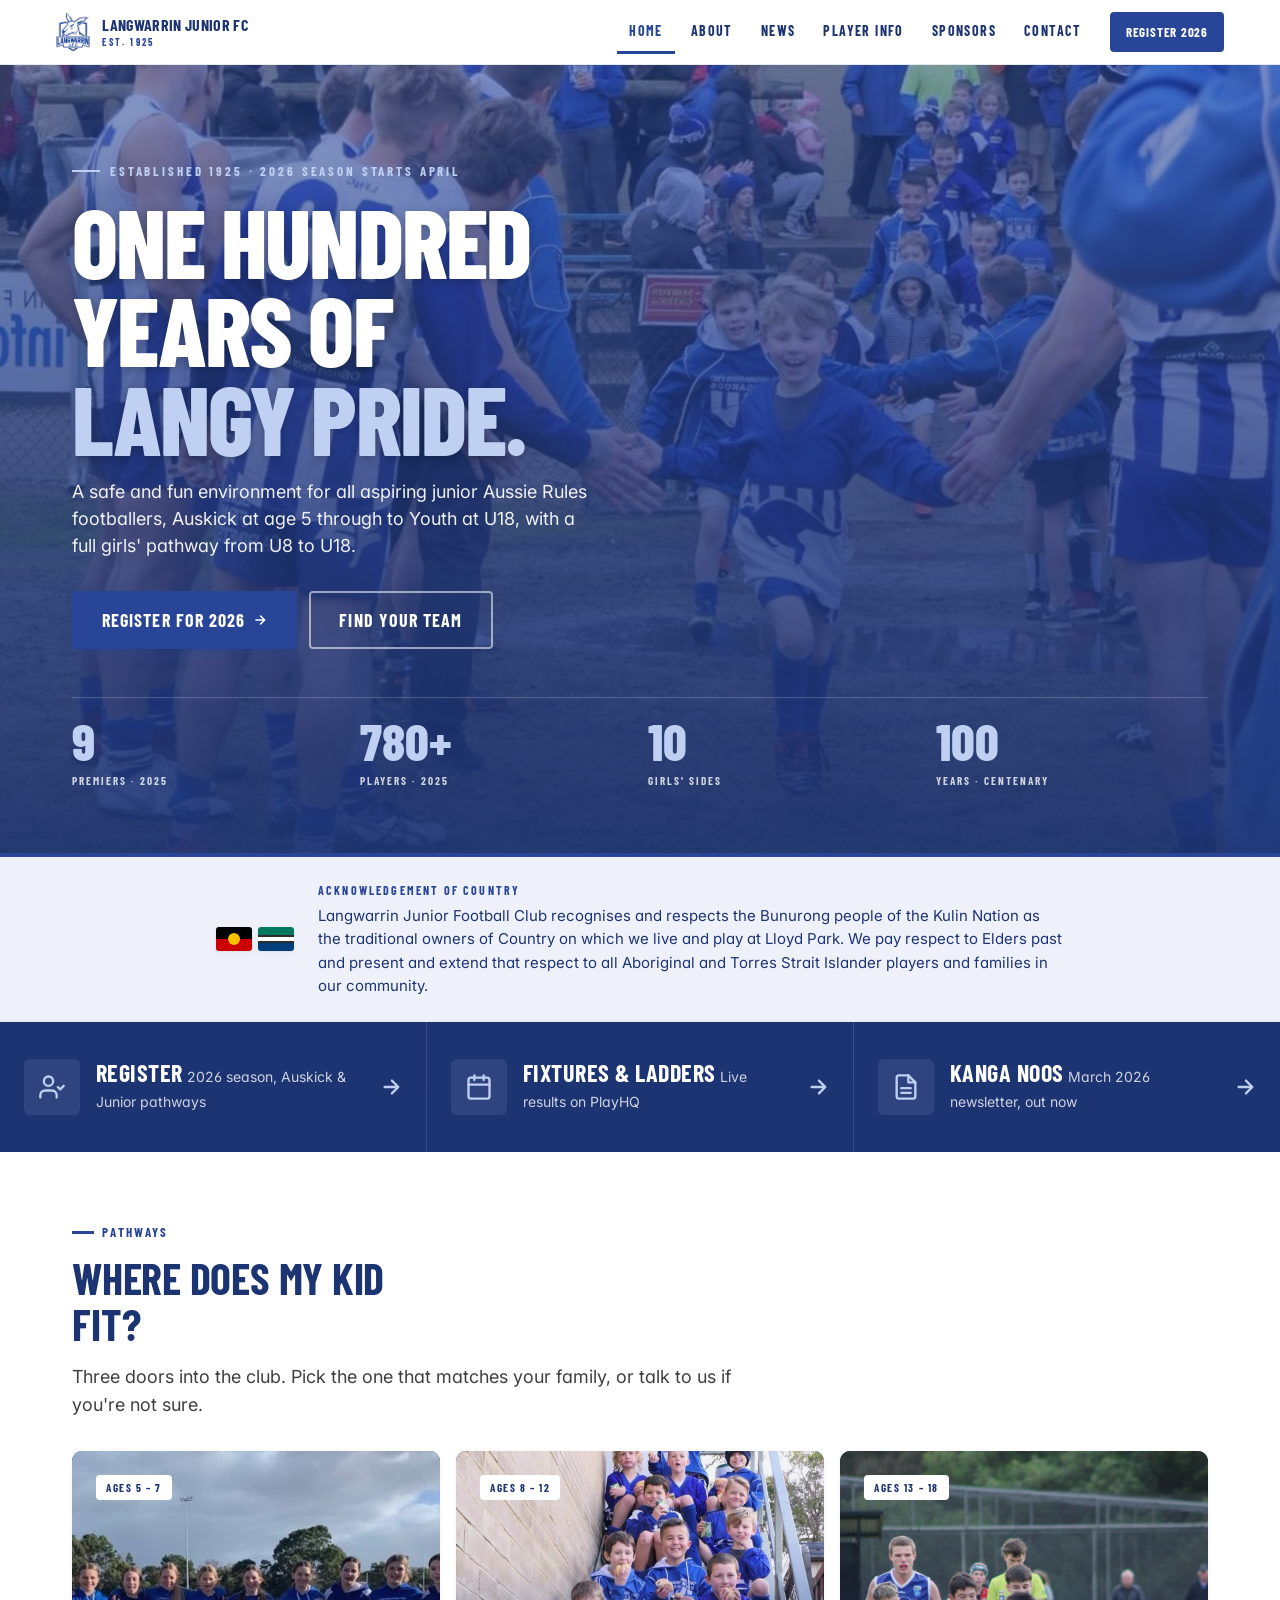
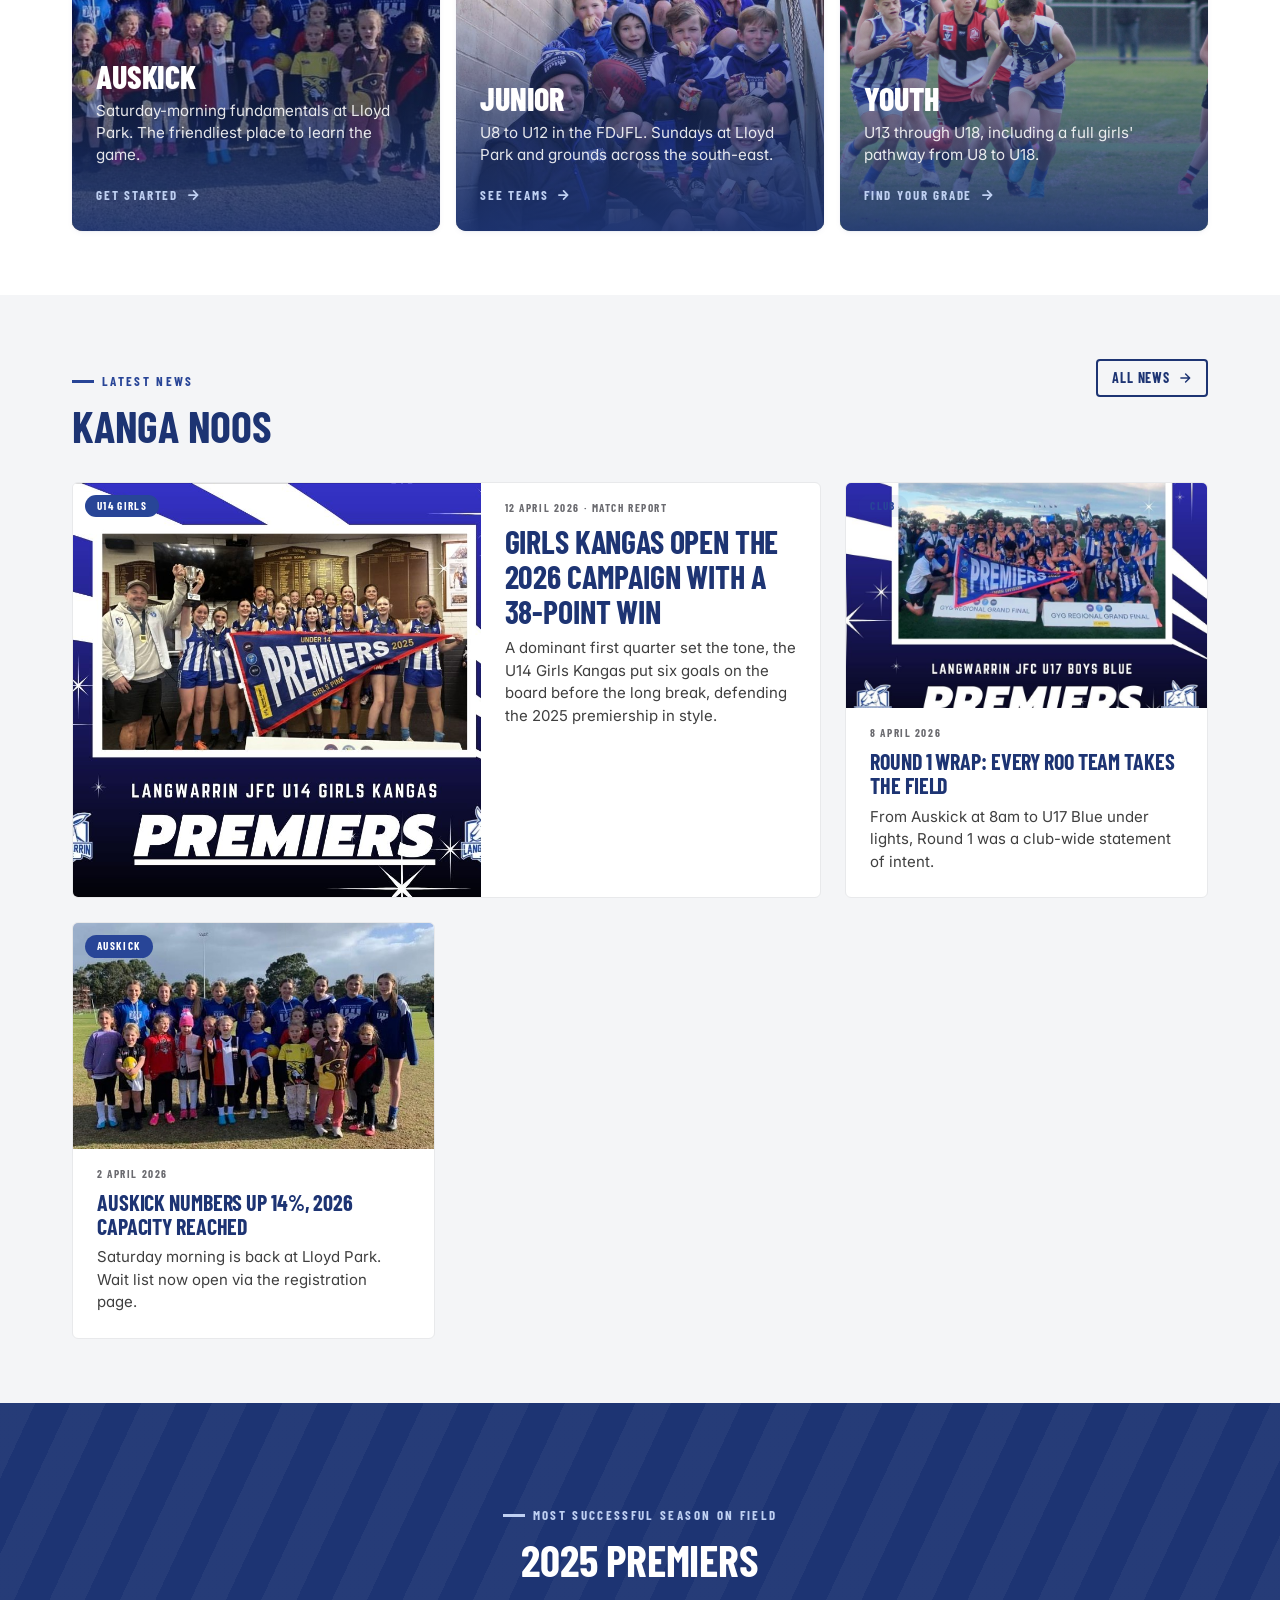
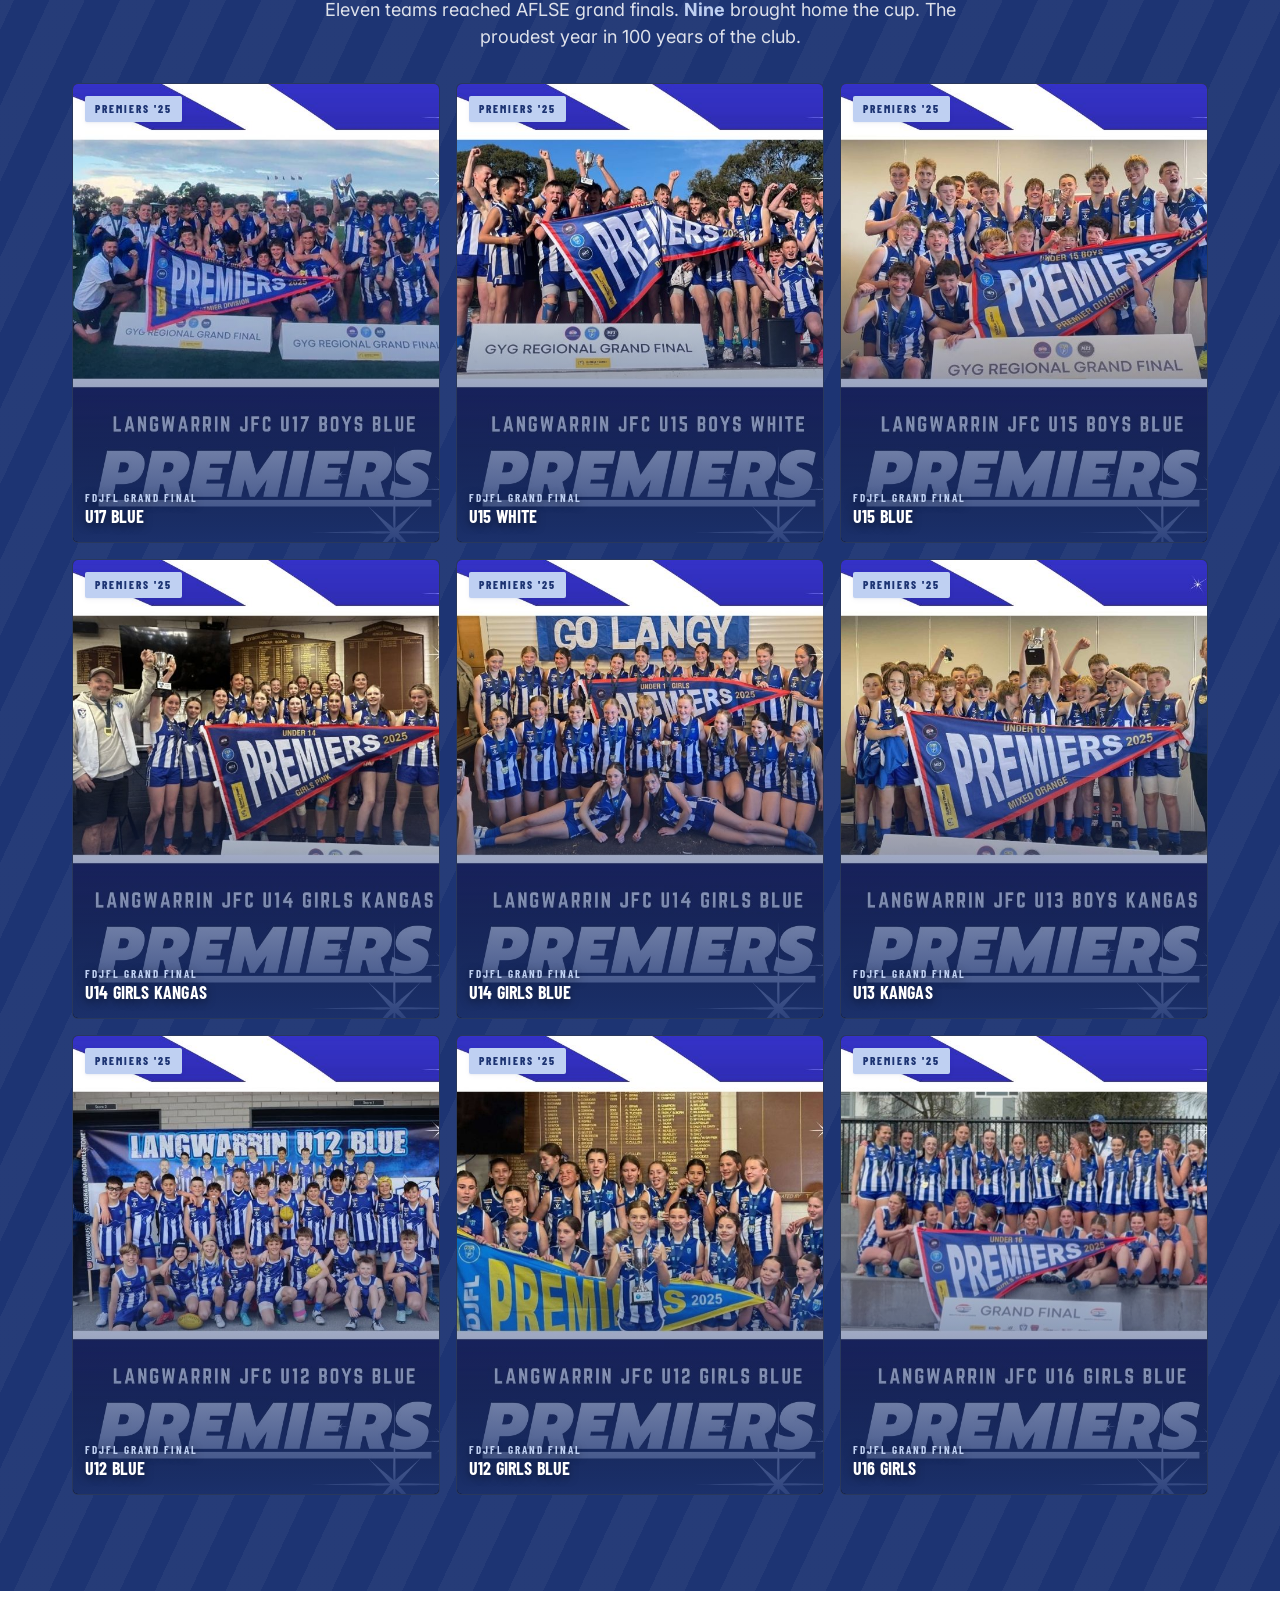
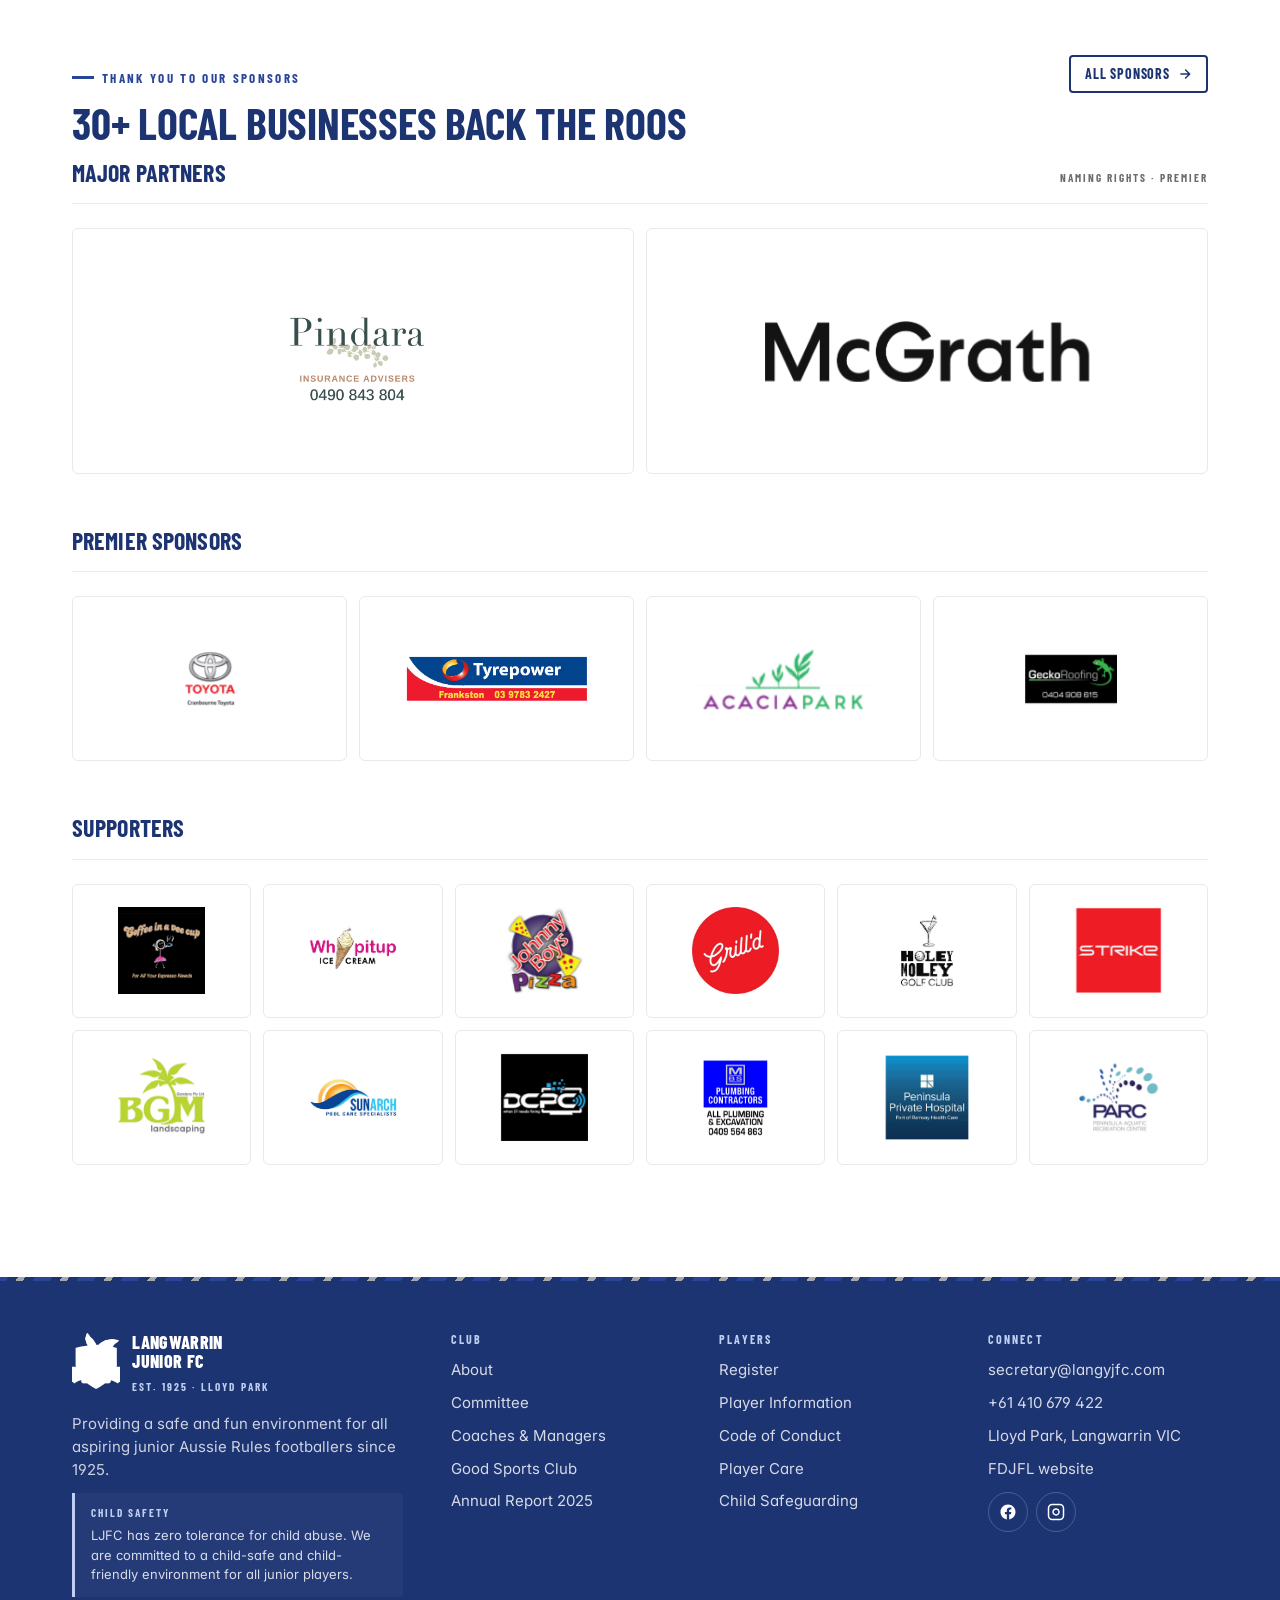
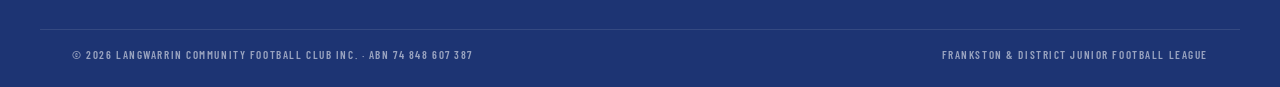
==== commit 51b5ee83: "feat: Rename home.html to index.html" ====
--- a/index.html
+++ b/index.html
@@ -1,226 +1,559 @@
 <!--
-  ux3 - landing page for the third design exploration.
-  Monochrome (single-blue) restyle of /ux/ layout. No gold or red accents.
+  ux3 - monochrome restyle of /ux/index.html
+  Same content + section order. Single-blue palette + Inter body.
+  Sections, top to bottom:
+    1. Sticky header (white)
+    2. Full-bleed hero - single brand-blue overlay, light-blue accent split
+    3. Acknowledgement of Country band
+    4. Three-action band
+    5. Pathways (Auskick / Junior / Youth)
+    6. Latest news (3 cards, first featured)
+    7. 2025 Premiers Wall - 9 teams in a 3x3 grid
+    8. Tiered sponsor showcase
+    9. Footer
 -->
 <!doctype html>
 <html lang="en-AU">
+
 <head>
-<meta charset="utf-8" />
-<meta name="viewport" content="width=device-width, initial-scale=1" />
-<title>LJFC theme mockups · ux3 monochrome</title>
-<link rel="preconnect" href="https://fonts.googleapis.com" />
-<link rel="preconnect" href="https://fonts.gstatic.com" crossorigin />
-<link rel="stylesheet"
-  href="https://fonts.googleapis.com/css2?family=Barlow+Condensed:wght@500;600;700;800;900&family=Inter:wght@400;500;600;700&display=swap" />
-<link rel="stylesheet" href="styles.css" />
-<style>
-  body { background: var(--surface-2); }
-  .lp-hero {
-    background: linear-gradient(135deg, var(--blue) 0%, var(--blue-deep) 100%);
-    color: var(--surface);
-    padding: var(--s-7) 0 var(--s-8);
-    position: relative;
-    overflow: hidden;
-  }
-  .lp-hero::after {
-    content: ""; position: absolute; inset: 0;
-    background-image:
-      repeating-linear-gradient(115deg, rgba(255,255,255,0.06) 0 32px, rgba(255,255,255,0) 32px 64px);
-    pointer-events: none;
-  }
-  .lp-hero h1 {
-    color: var(--surface); margin: 0 0 var(--s-3);
-    font-size: clamp(2.5rem, 6vw + 1rem, 5rem);
-    line-height: 0.95; letter-spacing: -0.02em; max-width: 16ch;
-    text-transform: uppercase;
-  }
-  .lp-hero h1 em { font-style: normal; color: var(--accent); display: block; }
-  .lp-hero p { color: rgba(255,255,255,0.88); max-width: 56ch; margin: 0 0 var(--s-4); font-size: 1.0625rem; }
-  .lp-hero .meta {
-    display: flex; gap: var(--s-3); flex-wrap: wrap;
-    font-family: var(--display); font-weight: 700;
-    font-size: 0.7rem; letter-spacing: 0.18em;
-    text-transform: uppercase; color: rgba(255,255,255,0.7);
-    margin-top: var(--s-5);
-  }
-  .lp-hero .meta span { padding: 5px 12px; background: rgba(255,255,255,0.10); border: 1px solid rgba(255,255,255,0.18); border-radius: 999px; }
-  .lp-brand {
-    display: flex; align-items: center; gap: var(--s-3);
-    margin-bottom: var(--s-5);
-    color: var(--surface);
-  }
-  .lp-brand img { height: 48px; filter: brightness(0) invert(1); }
-  .lp-brand strong {
-    font-family: var(--display); font-weight: 700;
-    text-transform: uppercase; letter-spacing: 0.18em;
-    font-size: 0.75rem;
-    color: var(--accent);
-  }
-
-  .lp-section { padding: var(--s-7) 0; }
-  .lp-section h2 { margin-bottom: var(--s-3); }
-  .lp-section .lead { color: var(--body); max-width: 60ch; }
-
-  /* hero card uses image preview */
-  .ic-feature .index-card__media {
-    background-image:
-      linear-gradient(180deg, rgba(29, 52, 115, 0.10), rgba(29, 52, 115, 0.94)),
-      url('assets/photos/hero-action.jpg');
-    background-size: cover; background-position: center;
-  }
-  .ic-feature .index-card__media span {
-    position: absolute; bottom: 16px; left: 16px; right: 16px;
-    font-family: var(--display); font-weight: 800;
-    font-size: 2.25rem; line-height: 0.95; letter-spacing: -0.01em;
-    color: var(--surface);
-    text-transform: uppercase;
-  }
-  .ic-feature .index-card__media span em {
-    color: var(--accent); font-style: normal; display: block;
-  }
-
-  .lp-key {
-    background: var(--surface);
-    border: 1px solid var(--line);
-    border-radius: var(--r-3);
-    padding: var(--s-5);
-    margin-top: var(--s-4);
-    display: grid; gap: var(--s-3);
-    grid-template-columns: 1fr;
-    font-size: 0.9375rem; line-height: 1.55;
-  }
-  @media (min-width: 768px) {
-    .lp-key { grid-template-columns: repeat(3, 1fr); }
-  }
-  .lp-key h4 {
-    font-family: var(--display); font-weight: 700;
-    font-size: 0.7rem; letter-spacing: 0.18em; text-transform: uppercase;
-    color: var(--blue); margin: 0 0 6px;
-  }
-  .lp-key p { margin: 0; color: var(--body); font-size: 0.9375rem; }
-  .lp-footer {
-    padding: var(--s-5) 0;
-    border-top: 1px solid var(--line);
-    color: var(--muted);
-    font-size: 0.875rem;
-    text-align: center;
-  }
-</style>
+  <meta charset="utf-8" />
+  <meta name="viewport" content="width=device-width, initial-scale=1" />
+  <title>Langwarrin Junior Football Club - Welcome to the Roos</title>
+  <link rel="preconnect" href="https://fonts.googleapis.com" />
+  <link rel="preconnect" href="https://fonts.gstatic.com" crossorigin />
+  <link rel="stylesheet"
+    href="https://fonts.googleapis.com/css2?family=Barlow+Condensed:wght@500;600;700;800;900&family=Inter:wght@400;500;600;700&display=swap" />
+  <link rel="stylesheet" href="styles.css" />
+  <style>
+    /* page-load reveal: stagger the hero elements */
+    .hero__eyebrow,
+    .hero__title,
+    .hero__sub,
+    .hero__ctas,
+    .hero__strip {
+      opacity: 0;
+      transform: translateY(8px);
+      animation: rise .55s cubic-bezier(.2, .7, .2, 1) forwards;
+    }
+
+    .hero__title {
+      animation-delay: .08s;
+    }
+
+    .hero__sub {
+      animation-delay: .18s;
+    }
+
+    .hero__ctas {
+      animation-delay: .26s;
+    }
+
+    .hero__strip {
+      animation-delay: .34s;
+    }
+
+    @keyframes rise {
+      to {
+        opacity: 1;
+        transform: translateY(0);
+      }
+    }
+
+    @media (prefers-reduced-motion: reduce) {
+
+      .hero__eyebrow,
+      .hero__title,
+      .hero__sub,
+      .hero__ctas,
+      .hero__strip {
+        opacity: 1;
+        transform: none;
+        animation: none;
+      }
+    }
+
+    .home-news-head {
+      display: flex;
+      flex-wrap: wrap;
+      align-items: baseline;
+      justify-content: space-between;
+      gap: var(--s-3);
+      margin-bottom: var(--s-2);
+    }
+  </style>
 </head>
+
 <body>
 
-<section class="lp-hero">
-  <div class="wrap">
-    <div class="lp-brand">
-      <img src="assets/logo.png" alt="LJFC crest" />
-      <strong>LJFC theme · ux3 monochrome · May 2026</strong>
-    </div>
-    <h1>Welcome to the Roos.<em>Theme rebuild, round three.</em></h1>
-    <p>Five static mockups for the LJFC Weebly theme rebuild. Same layout and content as <code style="background: rgba(255,255,255,0.10); padding: 2px 6px; border-radius: 3px;">/ux</code>, restyled in the monochrome single-blue palette from <code style="background: rgba(255,255,255,0.10); padding: 2px 6px; border-radius: 3px;">/ux2</code>. No gold or red accents.</p>
-    <div class="meta">
-      <span>Mobile-first</span>
-      <span>Single-blue identity</span>
-      <span>Inter + Barlow Condensed</span>
-      <span>Real LJFC content</span>
-    </div>
+  <header class="site-header">
+    <div class="site-header__inner">
+      <a href="index.html" class="site-header__brand" aria-label="LJFC home">
+        <img src="assets/logo.png" alt="" />
+        <div class="site-header__wordmark">
+          Langwarrin Junior FC
+          <span>Est. 1925</span>
+        </div>
+      </a>
+      <nav class="site-nav" aria-label="Primary">
+        <a href="index.html" class="is-active">Home</a>
+        <a href="about.html">About</a>
+        <a href="news.html">News</a>
+        <a href="player-info.html">Player Info</a>
+        <a href="sponsors.html">Sponsors</a>
+        <a href="contact.html">Contact</a>
+      </nav>
+      <a href="register.html" class="site-header__cta">Register 2026</a>
+      <button class="hamburger" aria-label="Open menu" aria-expanded="false" data-hamburger>
+        <svg width="22" height="22" viewBox="0 0 24 24" fill="none" stroke="currentColor" stroke-width="2.4"
+          stroke-linecap="round">
+          <path d="M3 6h18M3 12h18M3 18h18" />
+        </svg>
+      </button>
+    </div>
+  </header>
+  <div class="mobile-drawer" data-drawer aria-label="Mobile menu">
+    <ul>
+      <li><a href="index.html">Home</a></li>
+      <li><a href="about.html">About</a></li>
+      <li><a href="news.html">News &amp; Events</a></li>
+      <li><a href="player-info.html">Player Information</a></li>
+      <li><a href="register.html">Register</a></li>
+      <li><a href="sponsors.html">Sponsors</a></li>
+      <li><a href="about.html">Coaches &amp; Managers</a></li>
+      <li><a href="about.html">Auskick</a></li>
+      <li><a href="contact.html">Contact</a></li>
+    </ul>
+    <a class="btn btn--primary" href="register.html">Register for 2026</a>
   </div>
-</section>
-
-<section class="lp-section">
-  <div class="wrap">
-
-    <div class="lp-key">
+
+  <!-- 1 + 2. Hero ============================================================ -->
+  <section class="hero" aria-label="Welcome">
+    <div class="hero__media" style="background-image: url('assets/photos/hero-action.jpg');"></div>
+    <div class="hero__overlay"></div>
+    <div class="hero__inner">
+      <span class="hero__eyebrow">Established 1925 · 2026 season starts April</span>
+      <h1 class="hero__title">One Hundred<br />Years of<em>Langy Pride.</em></h1>
+      <p class="hero__sub">A safe and fun environment for all aspiring junior Aussie Rules footballers, Auskick at age 5
+        through to Youth at U18, with a full girls' pathway from U8 to U18.</p>
+      <div class="hero__ctas">
+        <a class="btn btn--primary btn--lg" href="register.html">Register for 2026
+          <svg class="btn__arrow" viewBox="0 0 24 24" fill="none" stroke="currentColor" stroke-width="2.5"
+            stroke-linecap="round" stroke-linejoin="round">
+            <path d="M5 12h14M13 5l7 7-7 7" />
+          </svg>
+        </a>
+        <a class="btn btn--ghost btn--lg" href="about.html">Find your team</a>
+      </div>
+      <div class="hero__strip">
+        <div class="hero__stat"><span class="num">9</span><span class="lbl">Premiers · 2025</span></div>
+        <div class="hero__stat"><span class="num">780+</span><span class="lbl">Players · 2025</span></div>
+        <div class="hero__stat"><span class="num">10</span><span class="lbl">Girls' sides</span></div>
+        <div class="hero__stat"><span class="num">100</span><span class="lbl">Years · Centenary</span></div>
+      </div>
+    </div>
+  </section>
+
+  <!-- 3. Acknowledgement of Country ========================================= -->
+  <section class="aoc" aria-label="Acknowledgement of Country">
+    <div class="aoc__inner">
+      <div class="aoc__flags" aria-hidden="true">
+        <span class="aoc__flag aoc__flag--abo" title="Aboriginal flag"></span>
+        <span class="aoc__flag aoc__flag--tsi" title="Torres Strait Islander flag"></span>
+      </div>
+      <p class="aoc__text">
+        <strong>Acknowledgement of Country</strong>
+        Langwarrin Junior Football Club recognises and respects the Bunurong people of the Kulin Nation as the
+        traditional owners of Country on which we live and play at Lloyd Park. We pay respect to Elders past and present
+        and extend that respect to all Aboriginal and Torres Strait Islander players and families in our community.
+      </p>
+    </div>
+  </section>
+
+  <!-- 4. Three-action band ================================================== -->
+  <section class="actions" aria-label="Quick actions">
+    <div class="actions__grid">
+      <a href="register.html" class="action-card">
+        <span class="action-card__icon"><svg width="28" height="28" viewBox="0 0 24 24" fill="none"
+            stroke="currentColor" stroke-width="2" stroke-linecap="round" stroke-linejoin="round">
+            <path d="M16 21v-2a4 4 0 0 0-4-4H6a4 4 0 0 0-4 4v2" />
+            <circle cx="9" cy="7" r="4" />
+            <path d="M22 11l-3 3-2-2" />
+          </svg></span>
+        <span>
+          <span class="action-card__title">Register</span>
+          <span class="action-card__sub">2026 season, Auskick &amp; Junior pathways</span>
+        </span>
+        <span class="action-card__arrow"><svg width="22" height="22" viewBox="0 0 24 24" fill="none"
+            stroke="currentColor" stroke-width="2.5" stroke-linecap="round" stroke-linejoin="round">
+            <path d="M5 12h14M13 5l7 7-7 7" />
+          </svg></span>
+      </a>
+      <a href="https://www.playhq.com/afl/org/langwarrin-community-football-club/96f37aee" class="action-card">
+        <span class="action-card__icon"><svg width="28" height="28" viewBox="0 0 24 24" fill="none"
+            stroke="currentColor" stroke-width="2" stroke-linecap="round" stroke-linejoin="round">
+            <rect x="3" y="4" width="18" height="18" rx="2" />
+            <line x1="16" y1="2" x2="16" y2="6" />
+            <line x1="8" y1="2" x2="8" y2="6" />
+            <line x1="3" y1="10" x2="21" y2="10" />
+          </svg></span>
+        <span>
+          <span class="action-card__title">Fixtures &amp; Ladders</span>
+          <span class="action-card__sub">Live results on PlayHQ</span>
+        </span>
+        <span class="action-card__arrow"><svg width="22" height="22" viewBox="0 0 24 24" fill="none"
+            stroke="currentColor" stroke-width="2.5" stroke-linecap="round" stroke-linejoin="round">
+            <path d="M5 12h14M13 5l7 7-7 7" />
+          </svg></span>
+      </a>
+      <a href="news.html" class="action-card">
+        <span class="action-card__icon"><svg width="28" height="28" viewBox="0 0 24 24" fill="none"
+            stroke="currentColor" stroke-width="2" stroke-linecap="round" stroke-linejoin="round">
+            <path d="M14 2H6a2 2 0 0 0-2 2v16a2 2 0 0 0 2 2h12a2 2 0 0 0 2-2V8z" />
+            <polyline points="14 2 14 8 20 8" />
+            <line x1="16" y1="13" x2="8" y2="13" />
+            <line x1="16" y1="17" x2="8" y2="17" />
+          </svg></span>
+        <span>
+          <span class="action-card__title">Kanga Noos</span>
+          <span class="action-card__sub">March 2026 newsletter, out now</span>
+        </span>
+        <span class="action-card__arrow"><svg width="22" height="22" viewBox="0 0 24 24" fill="none"
+            stroke="currentColor" stroke-width="2.5" stroke-linecap="round" stroke-linejoin="round">
+            <path d="M5 12h14M13 5l7 7-7 7" />
+          </svg></span>
+      </a>
+    </div>
+  </section>
+
+  <!-- 5. Pathways ============================================================= -->
+  <section class="section" id="pathways" aria-label="Pathways">
+    <div class="wrap">
+      <span class="eyebrow">Pathways</span>
+      <h2 style="max-width: 18ch;">Where does my kid fit?</h2>
+      <p class="lead">Three doors into the club. Pick the one that matches your family, or talk to us if you're not
+        sure.</p>
+
+      <div class="pathways">
+        <a class="pathway" href="about.html">
+          <div class="pathway__media" style="background-image: url('assets/photos/auskick.jpg');"></div>
+          <div class="pathway__overlay"></div>
+          <div class="pathway__body">
+            <span class="pathway__age">Ages 5 – 7</span>
+            <div>
+              <h3 class="pathway__title">Auskick</h3>
+              <p class="pathway__copy">Saturday-morning fundamentals at Lloyd Park. The friendliest place to learn the
+                game.</p>
+              <span class="pathway__cta">Get started <svg width="14" height="14" viewBox="0 0 24 24" fill="none"
+                  stroke="currentColor" stroke-width="3" stroke-linecap="round" stroke-linejoin="round">
+                  <path d="M5 12h14M13 5l7 7-7 7" />
+                </svg></span>
+            </div>
+          </div>
+        </a>
+        <a class="pathway" href="about.html">
+          <div class="pathway__media" style="background-image: url('assets/photos/junior.jpg');"></div>
+          <div class="pathway__overlay"></div>
+          <div class="pathway__body">
+            <span class="pathway__age">Ages 8 – 12</span>
+            <div>
+              <h3 class="pathway__title">Junior</h3>
+              <p class="pathway__copy">U8 to U12 in the FDJFL. Sundays at Lloyd Park and grounds across the south-east.
+              </p>
+              <span class="pathway__cta">See teams <svg width="14" height="14" viewBox="0 0 24 24" fill="none"
+                  stroke="currentColor" stroke-width="3" stroke-linecap="round" stroke-linejoin="round">
+                  <path d="M5 12h14M13 5l7 7-7 7" />
+                </svg></span>
+            </div>
+          </div>
+        </a>
+        <a class="pathway" href="about.html">
+          <div class="pathway__media" style="background-image: url('assets/photos/youth.jpg');"></div>
+          <div class="pathway__overlay"></div>
+          <div class="pathway__body">
+            <span class="pathway__age">Ages 13 – 18</span>
+            <div>
+              <h3 class="pathway__title">Youth</h3>
+              <p class="pathway__copy">U13 through U18, including a full girls' pathway from U8 to U18.</p>
+              <span class="pathway__cta">Find your grade <svg width="14" height="14" viewBox="0 0 24 24" fill="none"
+                  stroke="currentColor" stroke-width="3" stroke-linecap="round" stroke-linejoin="round">
+                  <path d="M5 12h14M13 5l7 7-7 7" />
+                </svg></span>
+            </div>
+          </div>
+        </a>
+      </div>
+    </div>
+  </section>
+
+  <!-- 6. Latest news ========================================================= -->
+  <section class="section" id="news" style="background: var(--surface-2);" aria-label="Latest news">
+    <div class="wrap">
+      <div class="home-news-head">
+        <div>
+          <span class="eyebrow">Latest News</span>
+          <h2 style="margin: 0;">Kanga Noos</h2>
+        </div>
+        <a class="btn btn--outline btn--sm" href="news.html">All news
+          <svg class="btn__arrow" viewBox="0 0 24 24" fill="none" stroke="currentColor" stroke-width="2.5"
+            stroke-linecap="round" stroke-linejoin="round">
+            <path d="M5 12h14M13 5l7 7-7 7" />
+          </svg>
+        </a>
+      </div>
+
+      <div class="news-grid">
+        <a class="news-card news-card--featured" href="#">
+          <div class="news-card__media" style="background-image: url('assets/teams/u14-girls-kangas.jpg');">
+            <span class="pill pill--solid news-card__pill">U14 Girls</span>
+          </div>
+          <div class="news-card__body">
+            <div class="news-card__meta">12 April 2026 · Match Report</div>
+            <h3 class="news-card__title">Girls Kangas open the 2026 campaign with a 38-point win</h3>
+            <p class="news-card__excerpt">A dominant first quarter set the tone, the U14 Girls Kangas put six goals on
+              the board before the long break, defending the 2025 premiership in style.</p>
+          </div>
+        </a>
+        <a class="news-card" href="#">
+          <div class="news-card__media" style="background-image: url('assets/teams/u17-blue.jpg');">
+            <span class="pill news-card__pill">Club</span>
+          </div>
+          <div class="news-card__body">
+            <div class="news-card__meta">8 April 2026</div>
+            <h3 class="news-card__title">Round 1 wrap: every Roo team takes the field</h3>
+            <p class="news-card__excerpt">From Auskick at 8am to U17 Blue under lights, Round 1 was a club-wide
+              statement of intent.</p>
+          </div>
+        </a>
+        <a class="news-card" href="#">
+          <div class="news-card__media" style="background-image: url('assets/photos/auskick.jpg');">
+            <span class="pill pill--solid news-card__pill">Auskick</span>
+          </div>
+          <div class="news-card__body">
+            <div class="news-card__meta">2 April 2026</div>
+            <h3 class="news-card__title">Auskick numbers up 14%, 2026 capacity reached</h3>
+            <p class="news-card__excerpt">Saturday morning is back at Lloyd Park. Wait list now open via the
+              registration page.</p>
+          </div>
+        </a>
+      </div>
+    </div>
+  </section>
+
+  <!-- 7. 2025 Premiers Wall ================================================== -->
+  <section class="premiers section--lg" aria-label="2025 Premiers">
+    <div class="wrap">
+      <div class="premiers__head">
+        <span class="eyebrow">Most successful season on field</span>
+        <h2 style="margin-bottom: var(--s-3);">2025 Premiers</h2>
+        <p class="lead">Eleven teams reached AFLSE grand finals. <strong style="color: var(--accent);">Nine</strong>
+          brought home the cup. The proudest year in 100 years of the club.</p>
+      </div>
+
+      <div class="premiers__grid">
+        <div class="premier">
+          <div class="premier__media" style="background-image: url('assets/teams/u17-blue.jpg');"></div>
+          <div class="premier__shade"></div>
+          <span class="premier__banner">Premiers '25</span>
+          <div class="premier__caption"><span>FDJFL Grand Final</span>U17 Blue</div>
+        </div>
+        <div class="premier">
+          <div class="premier__media" style="background-image: url('assets/teams/u15-white.jpg');"></div>
+          <div class="premier__shade"></div>
+          <span class="premier__banner">Premiers '25</span>
+          <div class="premier__caption"><span>FDJFL Grand Final</span>U15 White</div>
+        </div>
+        <div class="premier">
+          <div class="premier__media" style="background-image: url('assets/teams/u15-blue.jpg');"></div>
+          <div class="premier__shade"></div>
+          <span class="premier__banner">Premiers '25</span>
+          <div class="premier__caption"><span>FDJFL Grand Final</span>U15 Blue</div>
+        </div>
+        <div class="premier">
+          <div class="premier__media" style="background-image: url('assets/teams/u14-girls-kangas.jpg');"></div>
+          <div class="premier__shade"></div>
+          <span class="premier__banner">Premiers '25</span>
+          <div class="premier__caption"><span>FDJFL Grand Final</span>U14 Girls Kangas</div>
+        </div>
+        <div class="premier">
+          <div class="premier__media" style="background-image: url('assets/teams/u14-girls-blue.jpg');"></div>
+          <div class="premier__shade"></div>
+          <span class="premier__banner">Premiers '25</span>
+          <div class="premier__caption"><span>FDJFL Grand Final</span>U14 Girls Blue</div>
+        </div>
+        <div class="premier">
+          <div class="premier__media" style="background-image: url('assets/teams/u13-kangas.jpg');"></div>
+          <div class="premier__shade"></div>
+          <span class="premier__banner">Premiers '25</span>
+          <div class="premier__caption"><span>FDJFL Grand Final</span>U13 Kangas</div>
+        </div>
+        <div class="premier">
+          <div class="premier__media" style="background-image: url('assets/teams/u12-blue.jpg');"></div>
+          <div class="premier__shade"></div>
+          <span class="premier__banner">Premiers '25</span>
+          <div class="premier__caption"><span>FDJFL Grand Final</span>U12 Blue</div>
+        </div>
+        <div class="premier">
+          <div class="premier__media" style="background-image: url('assets/teams/u12-girls-blue.jpg');"></div>
+          <div class="premier__shade"></div>
+          <span class="premier__banner">Premiers '25</span>
+          <div class="premier__caption"><span>FDJFL Grand Final</span>U12 Girls Blue</div>
+        </div>
+        <div class="premier">
+          <div class="premier__media" style="background-image: url('assets/teams/u16-girls.jpg');"></div>
+          <div class="premier__shade"></div>
+          <span class="premier__banner">Premiers '25</span>
+          <div class="premier__caption"><span>FDJFL Grand Final</span>U16 Girls</div>
+        </div>
+      </div>
+    </div>
+  </section>
+
+  <!-- 8. Sponsor showcase =================================================== -->
+  <section class="section" id="sponsors" aria-label="Sponsors">
+    <div class="wrap">
+      <div class="home-news-head">
+        <div>
+          <span class="eyebrow">Thank you to our sponsors</span>
+          <h2 style="margin: 0;">30+ local businesses back the Roos</h2>
+        </div>
+        <a class="btn btn--outline btn--sm" href="sponsors.html">All sponsors
+          <svg class="btn__arrow" viewBox="0 0 24 24" fill="none" stroke="currentColor" stroke-width="2.5"
+            stroke-linecap="round" stroke-linejoin="round">
+            <path d="M5 12h14M13 5l7 7-7 7" />
+          </svg>
+        </a>
+      </div>
+
+      <div class="sponsor-tier">
+        <div class="sponsor-tier__head">
+          <div class="sponsor-tier__label">Major Partners</div>
+          <div class="sponsor-tier__sub">Naming rights · Premier</div>
+        </div>
+        <div class="sponsor-grid sponsor-grid--lg">
+          <a class="sponsor-tile sponsor-tile--lg" href="#"><img src="assets/sponsors/pindara.jpg"
+              alt="Pindara Insurance" /></a>
+          <a class="sponsor-tile sponsor-tile--lg" href="#"><img src="assets/sponsors/mcgrath.png"
+              alt="McGrath Estate Agents" /></a>
+        </div>
+      </div>
+
+      <div class="sponsor-tier">
+        <div class="sponsor-tier__head">
+          <div class="sponsor-tier__label">Premier Sponsors</div>
+        </div>
+        <div class="sponsor-grid sponsor-grid--md">
+          <a class="sponsor-tile sponsor-tile--md" href="#"><img src="assets/sponsors/cranbourne-toyota.png"
+              alt="Cranbourne Toyota" /></a>
+          <a class="sponsor-tile sponsor-tile--md" href="#"><img src="assets/sponsors/tyrepower.jpg"
+              alt="Frankston Tyrepower" /></a>
+          <a class="sponsor-tile sponsor-tile--md" href="#"><img src="assets/sponsors/acacia-park.png"
+              alt="Acacia Park" /></a>
+          <a class="sponsor-tile sponsor-tile--md" href="#"><img src="assets/sponsors/gecko-roofing.png"
+              alt="Gecko Roofing" /></a>
+        </div>
+      </div>
+
+      <div class="sponsor-tier">
+        <div class="sponsor-tier__head">
+          <div class="sponsor-tier__label">Supporters</div>
+        </div>
+        <div class="sponsor-grid sponsor-grid--sm">
+          <a class="sponsor-tile sponsor-tile--sm" href="#"><img src="assets/sponsors/coffee-in-a-dee.png"
+              alt="Coffee in a Dee Cup" /></a>
+          <a class="sponsor-tile sponsor-tile--sm" href="#"><img src="assets/sponsors/whip-it-up.png"
+              alt="Whip It Up Icecream" /></a>
+          <a class="sponsor-tile sponsor-tile--sm" href="#"><img src="assets/sponsors/jonny-boys.png"
+              alt="Jonny Boys Pizza" /></a>
+          <a class="sponsor-tile sponsor-tile--sm" href="#"><img src="assets/sponsors/grilld.jpg" alt="Grill'd" /></a>
+          <a class="sponsor-tile sponsor-tile--sm" href="#"><img src="assets/sponsors/holey-moley.png"
+              alt="Holey Moley" /></a>
+          <a class="sponsor-tile sponsor-tile--sm" href="#"><img src="assets/sponsors/strike.png"
+              alt="Strike Bowling" /></a>
+          <a class="sponsor-tile sponsor-tile--sm" href="#"><img src="assets/sponsors/bjm-landscaping.png"
+              alt="BJM Landscaping" /></a>
+          <a class="sponsor-tile sponsor-tile--sm" href="#"><img src="assets/sponsors/sunarch.png" alt="Sunarch" /></a>
+          <a class="sponsor-tile sponsor-tile--sm" href="#"><img src="assets/sponsors/dcpc.png"
+              alt="DCPC IT Solutions" /></a>
+          <a class="sponsor-tile sponsor-tile--sm" href="#"><img src="assets/sponsors/mbs-plumbing.jpg"
+              alt="MBS Plumbing" /></a>
+          <a class="sponsor-tile sponsor-tile--sm" href="#"><img src="assets/sponsors/peninsula-private.png"
+              alt="Peninsula Private Hospital" /></a>
+          <a class="sponsor-tile sponsor-tile--sm" href="#"><img src="assets/sponsors/parc.png" alt="Parc" /></a>
+        </div>
+      </div>
+    </div>
+  </section>
+
+  <!-- 9. Footer ============================================================== -->
+  <footer class="site-footer">
+    <div class="stripe-rule"></div>
+    <div class="wrap site-footer__grid">
       <div>
-        <h4>Display</h4>
-        <p>Barlow Condensed (700–800) - uppercase headings, scoreboard energy.</p>
+        <div class="site-footer__brand">
+          <img src="assets/logo.png" alt="" />
+          <div>
+            <strong>Langwarrin<br />Junior FC</strong>
+            <small>Est. 1925 · Lloyd Park</small>
+          </div>
+        </div>
+        <p style="font-size: 0.9375rem; color: rgba(255,255,255,0.78); margin: 0 0 var(--s-3); max-width: 38ch;">
+          Providing a safe and fun environment for all aspiring junior Aussie Rules footballers since 1925.
+        </p>
+        <div class="site-footer__safe">
+          <strong>Child safety</strong>
+          LJFC has zero tolerance for child abuse. We are committed to a child-safe and child-friendly environment for
+          all junior players.
+        </div>
       </div>
       <div>
-        <h4>Body</h4>
-        <p>Inter (400–700) - refined humanist sans, lifted from the ux2 design system.</p>
+        <h4>Club</h4>
+        <ul>
+          <li><a href="about.html">About</a></li>
+          <li><a href="about.html">Committee</a></li>
+          <li><a href="about.html">Coaches &amp; Managers</a></li>
+          <li><a href="about.html">Good Sports Club</a></li>
+          <li><a href="about.html">Annual Report 2025</a></li>
+        </ul>
       </div>
       <div>
-        <h4>Palette</h4>
-        <p>Single brand-blue (<code>#284597</code>) with a deep navy heading shade. Light-blue (<code>#BFD0F2</code>) used sparingly on dark surfaces.</p>
-      </div>
-    </div>
-
-    <h2 style="margin-top: var(--s-7);">Open the mockups</h2>
-    <p class="lead">Seven pages, same content and layout as the v1 versions, restyled in the monochrome palette.</p>
-
-    <div class="index-grid">
-
-      <a class="index-card ic-feature" href="home.html">
-        <div class="index-card__media"><span>One Hundred Years of<em>Langy Pride.</em></span></div>
-        <div class="index-card__body">
-          <span class="index-card__tag">01 · Showpiece</span>
-          <h3>Home</h3>
-          <p>Full splash. Hero, AoC, three-action, pathways, news, 2025 Premiers wall, tiered sponsors.</p>
-        </div>
-      </a>
-
-      <a class="index-card" href="about.html">
-        <div class="index-card__media">A</div>
-        <div class="index-card__body">
-          <span class="index-card__tag">02 · Standard page</span>
-          <h3>About</h3>
-          <p>Banner header + article body + downloads sidebar with real Kanga Noos PDFs.</p>
-        </div>
-      </a>
-
-      <a class="index-card" href="news.html">
-        <div class="index-card__media">N</div>
-        <div class="index-card__body">
-          <span class="index-card__tag">03 · Index</span>
-          <h3>News &amp; Kanga Noos</h3>
-          <p>Editorial card grid, category pills, filter chips, search, pagination.</p>
-        </div>
-      </a>
-
-      <a class="index-card" href="sponsors.html">
-        <div class="index-card__media">S</div>
-        <div class="index-card__body">
-          <span class="index-card__tag">04 · Showcase</span>
-          <h3>Sponsors</h3>
-          <p>Tiered showcase: Major / Premier / Supporter. Plus a Become a Sponsor CTA panel.</p>
-        </div>
-      </a>
-
-      <a class="index-card" href="register.html">
-        <div class="index-card__media">R</div>
-        <div class="index-card__body">
-          <span class="index-card__tag">05 · Conversion</span>
-          <h3>Register for 2026</h3>
-          <p>Dual pathway picker (Auskick / Juniors), fees, key dates, FAQ accordion.</p>
-        </div>
-      </a>
-
-      <a class="index-card" href="player-info.html">
-        <div class="index-card__media">P</div>
-        <div class="index-card__body">
-          <span class="index-card__tag">06 · Hub page</span>
-          <h3>Player Information</h3>
-          <p>Sub-topic strip, post-rego checklist, gear split, training timeline, codes &amp; downloads.</p>
-        </div>
-      </a>
-
-      <a class="index-card" href="contact.html">
-        <div class="index-card__media">C</div>
-        <div class="index-card__body">
-          <span class="index-card__tag">07 · Get in touch</span>
-          <h3>Contact</h3>
-          <p>Map + address, enquiry form, role-routed emails, full Executive Committee with phone &amp; email.</p>
-        </div>
-      </a>
-
-    </div>
-  </div>
-</section>
-
-<footer class="lp-footer">
-  <div class="wrap">
-    Static prototype. Monochrome restyle of <code>/ux</code>, palette borrowed from <code>/ux2</code>. Open with <code>file://</code> or <code>python3 -m http.server</code>.
-  </div>
-</footer>
-
+        <h4>Players</h4>
+        <ul>
+          <li><a href="register.html">Register</a></li>
+          <li><a href="player-info.html">Player Information</a></li>
+          <li><a href="about.html">Code of Conduct</a></li>
+          <li><a href="about.html">Player Care</a></li>
+          <li><a href="about.html">Child Safeguarding</a></li>
+        </ul>
+      </div>
+      <div>
+        <h4>Connect</h4>
+        <ul>
+          <li><a href="mailto:secretary@langyjfc.com">secretary@langyjfc.com</a></li>
+          <li><a href="tel:+61410679422">+61 410 679 422</a></li>
+          <li><a href="contact.html">Lloyd Park, Langwarrin VIC</a></li>
+          <li><a href="https://fdjfl.com.au/">FDJFL website</a></li>
+        </ul>
+        <div class="site-footer__social" style="margin-top: var(--s-3);">
+          <a href="#" aria-label="Facebook"><svg width="18" height="18" viewBox="0 0 24 24" fill="currentColor">
+              <path
+                d="M22 12.06C22 6.5 17.52 2 12 2S2 6.5 2 12.06c0 5 3.66 9.15 8.44 9.94v-7.03H7.9v-2.91h2.54V9.85c0-2.51 1.49-3.89 3.77-3.89 1.09 0 2.24.2 2.24.2v2.46H15.2c-1.24 0-1.63.77-1.63 1.56v1.88h2.78l-.44 2.91h-2.34V22c4.78-.79 8.43-4.94 8.43-9.94z" />
+            </svg></a>
+          <a href="#" aria-label="Instagram"><svg width="18" height="18" viewBox="0 0 24 24" fill="none"
+              stroke="currentColor" stroke-width="2">
+              <rect x="2" y="2" width="20" height="20" rx="5" />
+              <path d="M16 11.37A4 4 0 1 1 12.63 8 4 4 0 0 1 16 11.37z" />
+              <line x1="17.5" y1="6.5" x2="17.51" y2="6.5" />
+            </svg></a>
+        </div>
+      </div>
+    </div>
+    <div class="wrap site-footer__bottom">
+      <span>© 2026 Langwarrin Community Football Club Inc. · ABN 74 848 607 387</span>
+      <span>Frankston &amp; District Junior Football League</span>
+    </div>
+  </footer>
+
+  <script src="script.js"></script>
 </body>
-</html>
+
+</html>
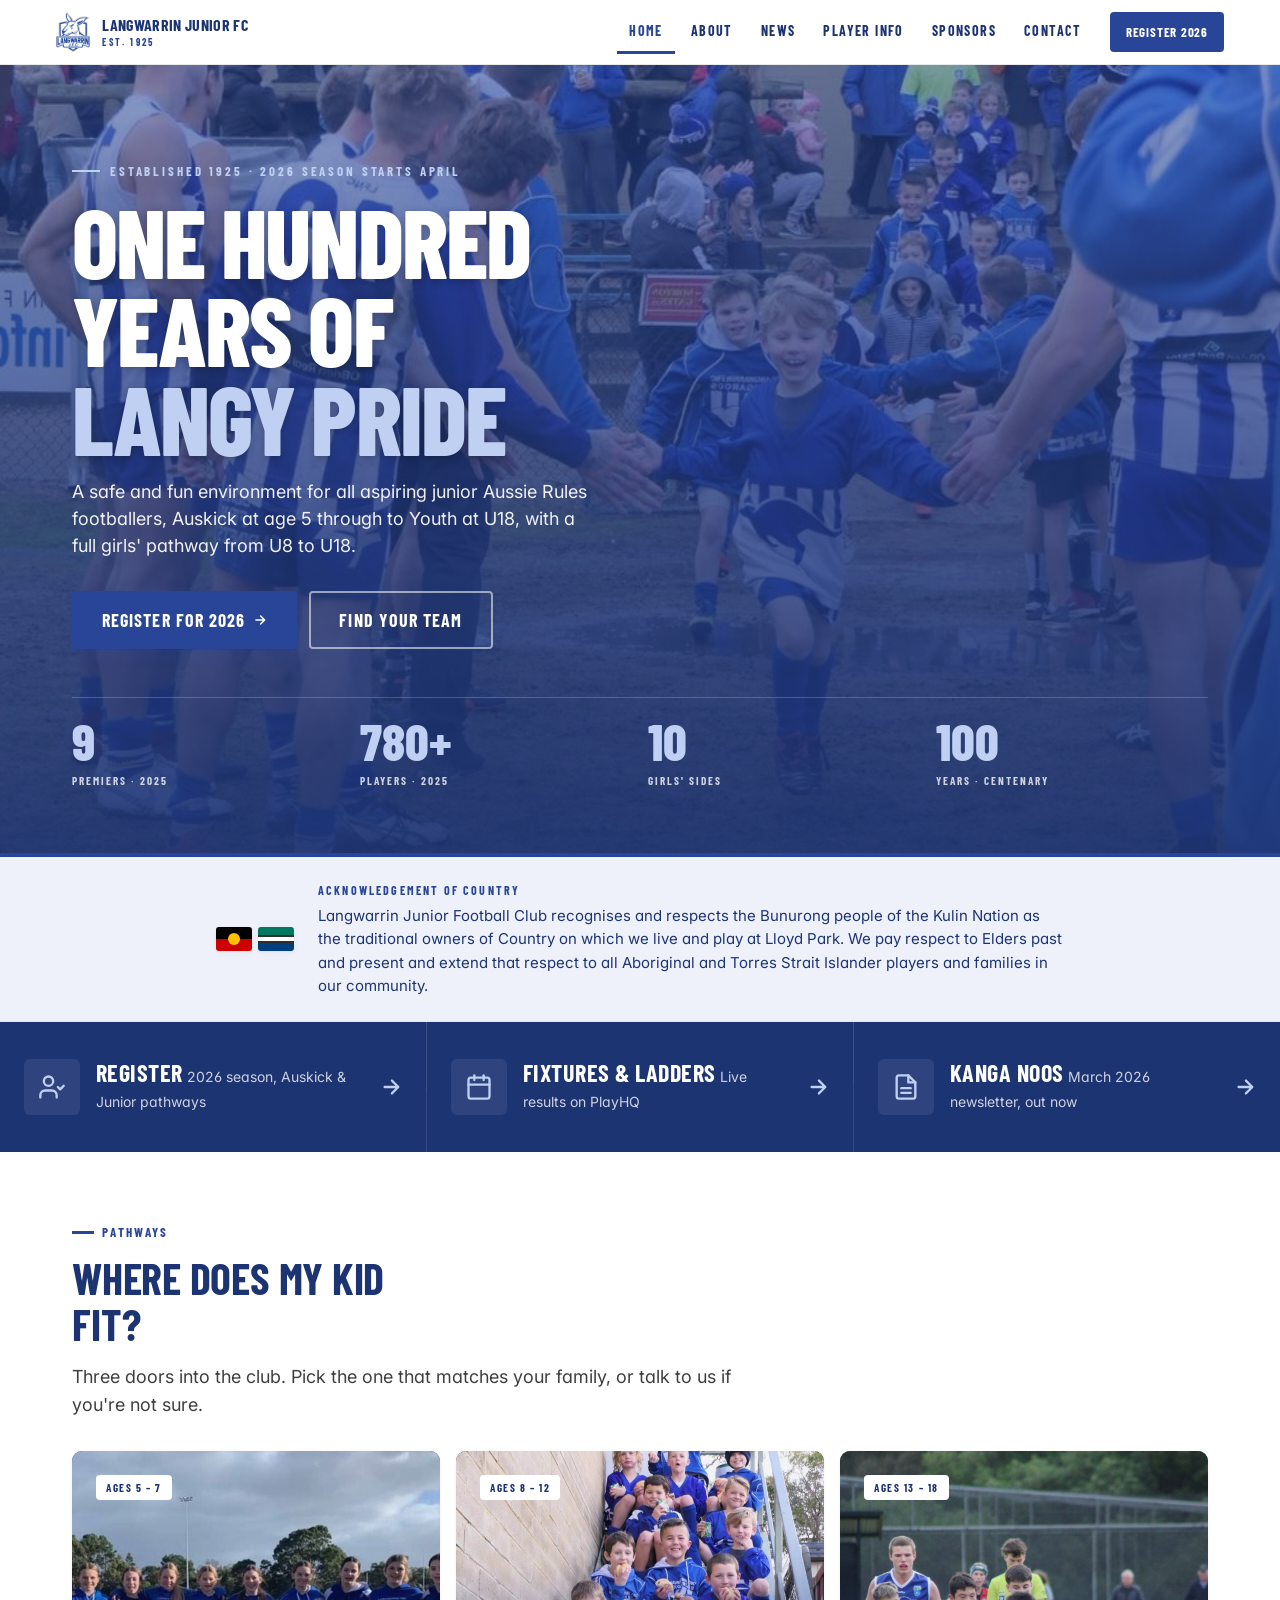
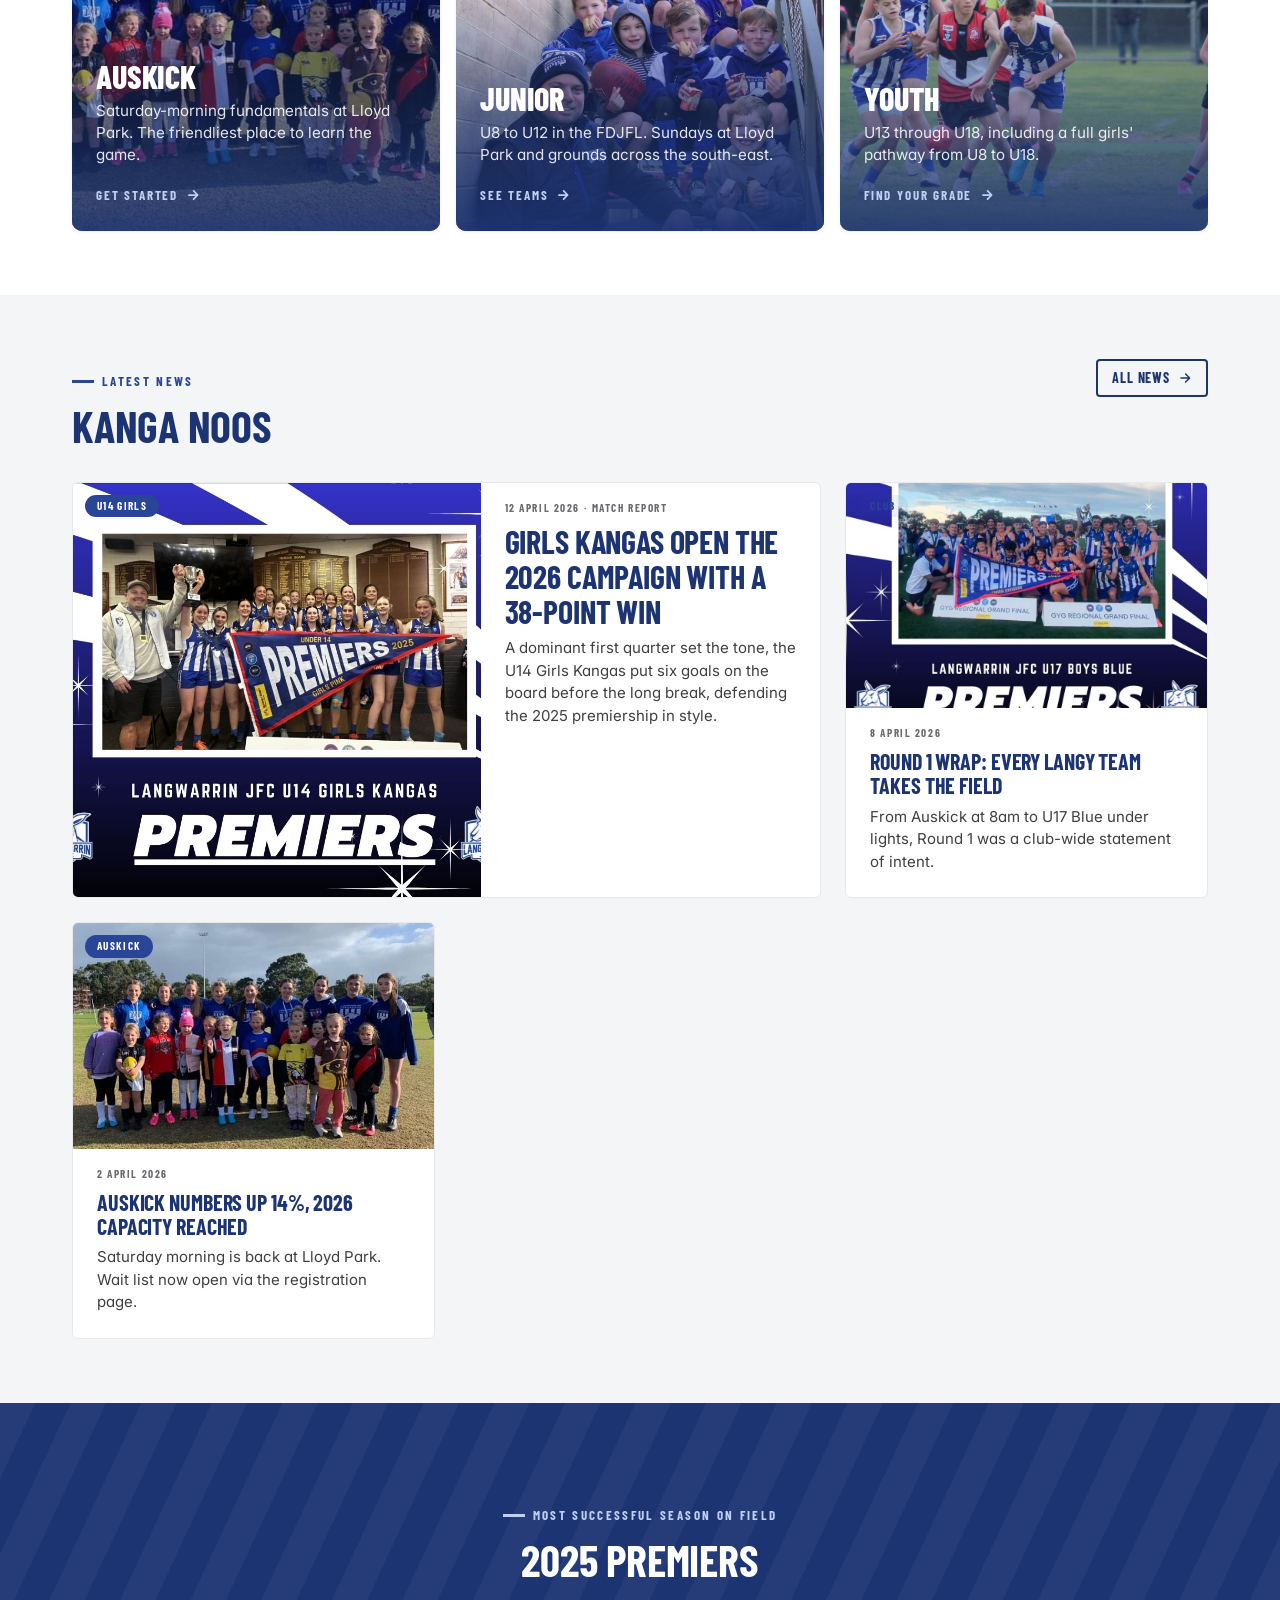
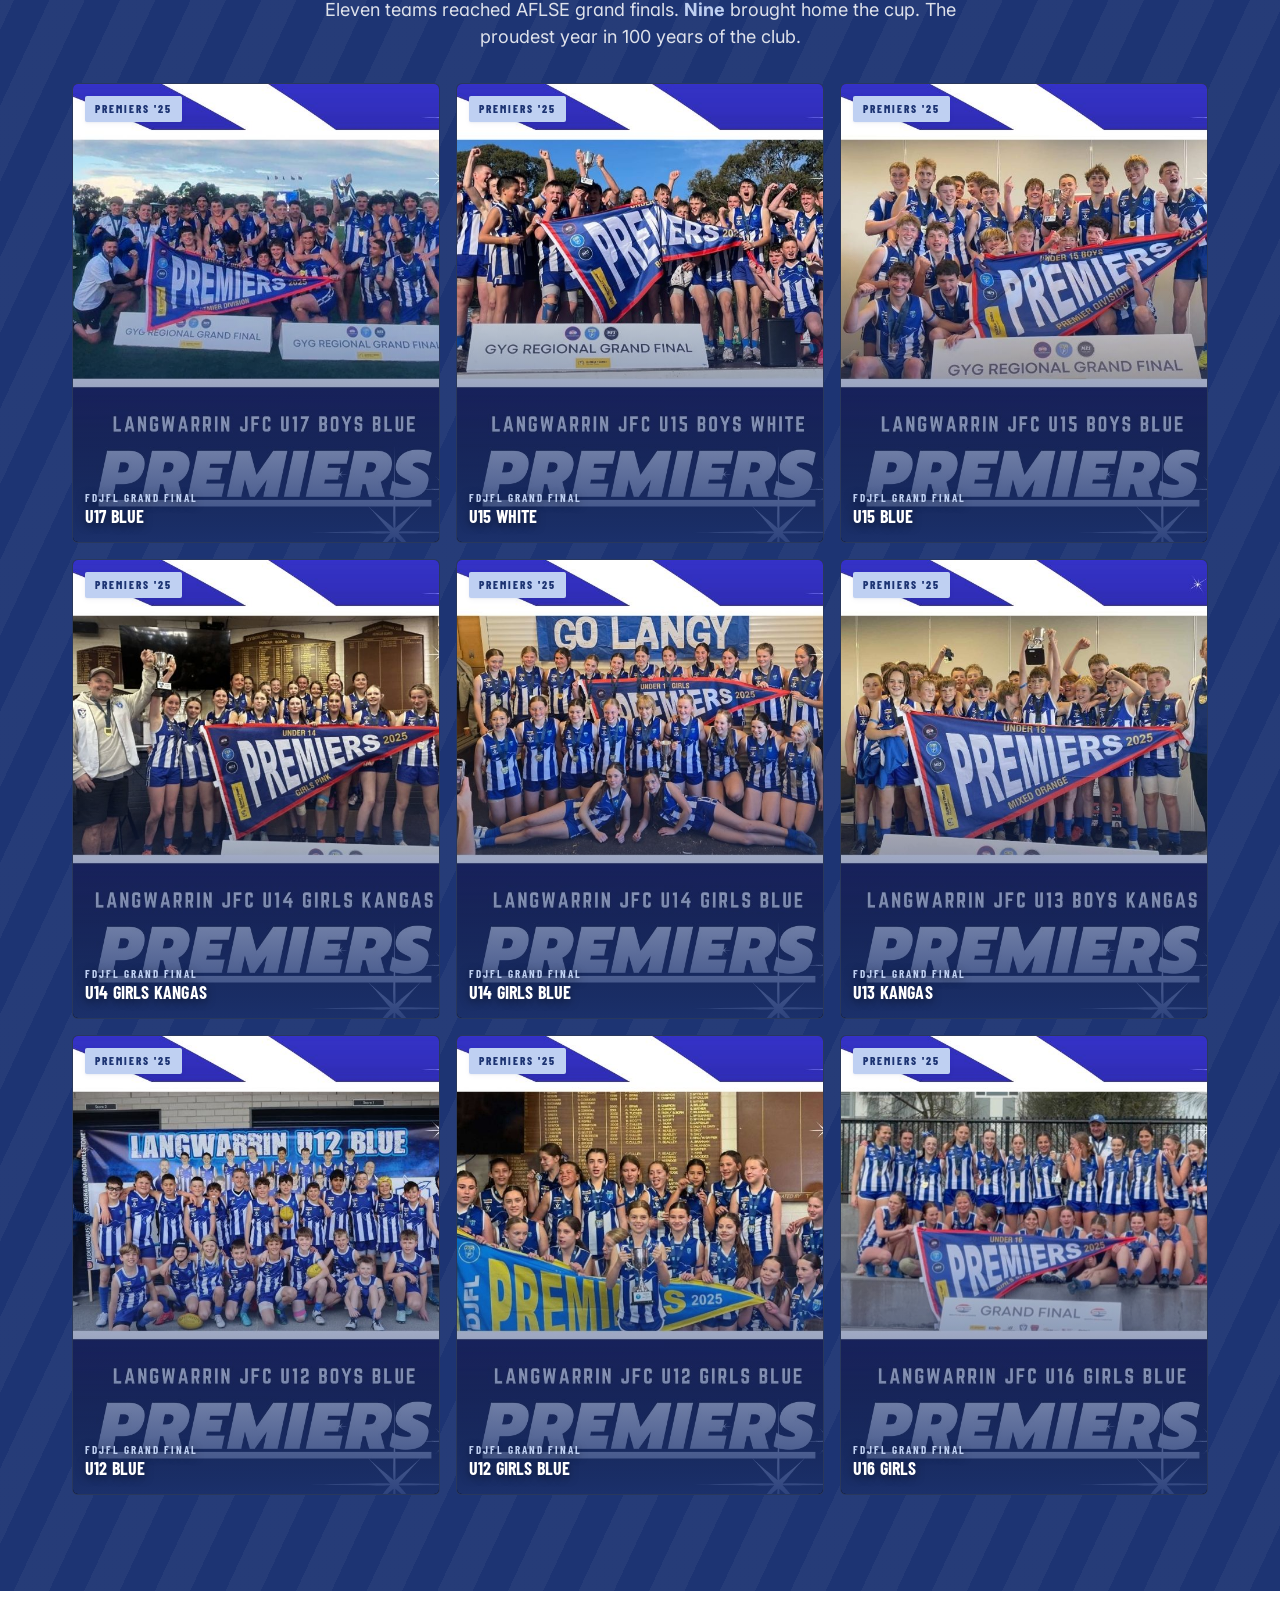
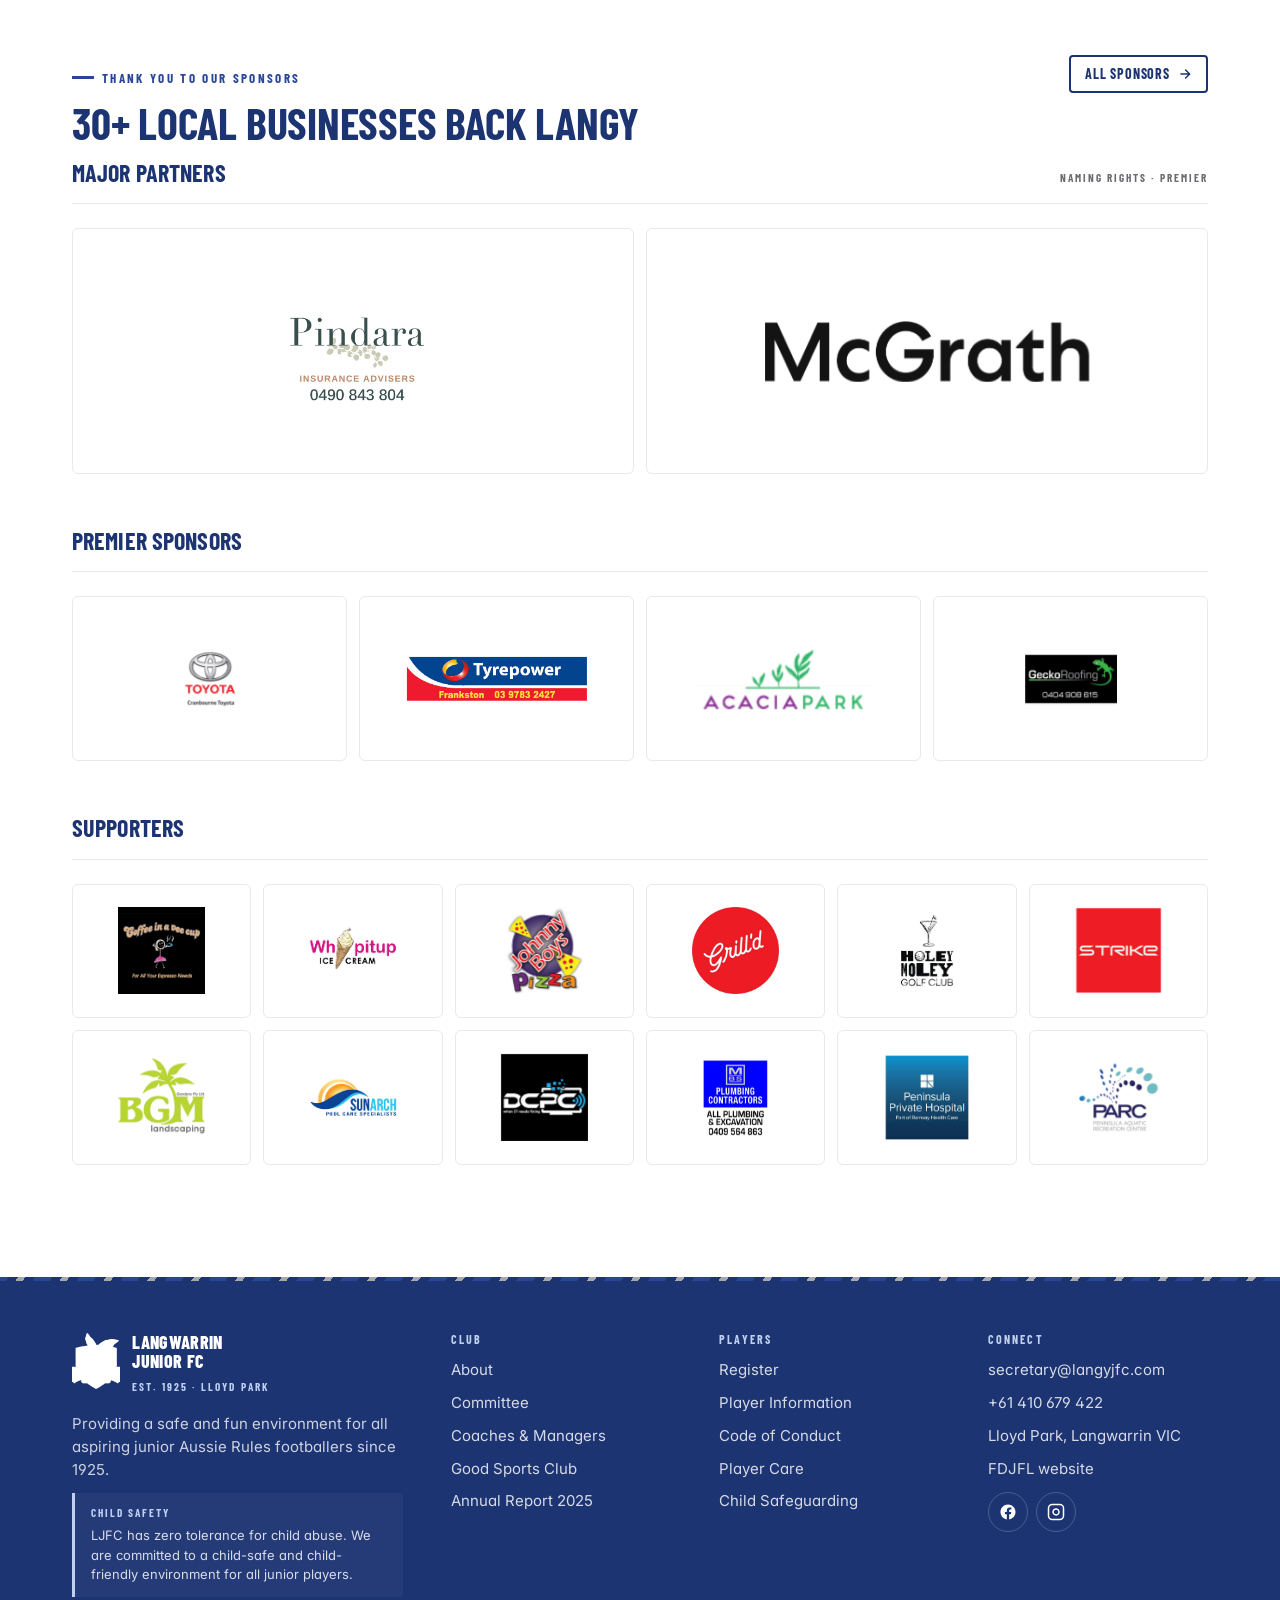
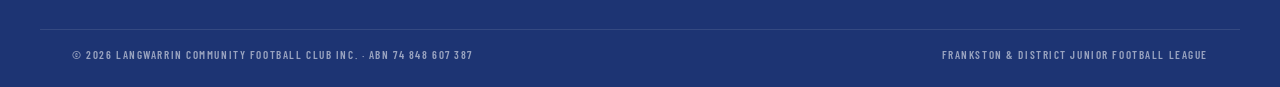
==== commit fe8b20f2: "feat: Swap Roos for Langy" ====
--- a/index.html
+++ b/index.html
@@ -18,7 +18,7 @@
 <head>
   <meta charset="utf-8" />
   <meta name="viewport" content="width=device-width, initial-scale=1" />
-  <title>Langwarrin Junior Football Club - Welcome to the Roos</title>
+  <title>Langwarrin Junior Football Club - Welcome to Langy</title>
   <link rel="preconnect" href="https://fonts.googleapis.com" />
   <link rel="preconnect" href="https://fonts.gstatic.com" crossorigin />
   <link rel="stylesheet"
@@ -132,7 +132,7 @@
     <div class="hero__overlay"></div>
     <div class="hero__inner">
       <span class="hero__eyebrow">Established 1925 · 2026 season starts April</span>
-      <h1 class="hero__title">One Hundred<br />Years of<em>Langy Pride.</em></h1>
+      <h1 class="hero__title">One Hundred<br />Years of<em>Langy Pride</em></h1>
       <p class="hero__sub">A safe and fun environment for all aspiring junior Aussie Rules footballers, Auskick at age 5
         through to Youth at U18, with a full girls' pathway from U8 to U18.</p>
       <div class="hero__ctas">
@@ -319,7 +319,7 @@
           </div>
           <div class="news-card__body">
             <div class="news-card__meta">8 April 2026</div>
-            <h3 class="news-card__title">Round 1 wrap: every Roo team takes the field</h3>
+            <h3 class="news-card__title">Round 1 wrap: every Langy team takes the field</h3>
             <p class="news-card__excerpt">From Auskick at 8am to U17 Blue under lights, Round 1 was a club-wide
               statement of intent.</p>
           </div>
@@ -414,7 +414,7 @@
       <div class="home-news-head">
         <div>
           <span class="eyebrow">Thank you to our sponsors</span>
-          <h2 style="margin: 0;">30+ local businesses back the Roos</h2>
+          <h2 style="margin: 0;">30+ local businesses back Langy</h2>
         </div>
         <a class="btn btn--outline btn--sm" href="sponsors.html">All sponsors
           <svg class="btn__arrow" viewBox="0 0 24 24" fill="none" stroke="currentColor" stroke-width="2.5"
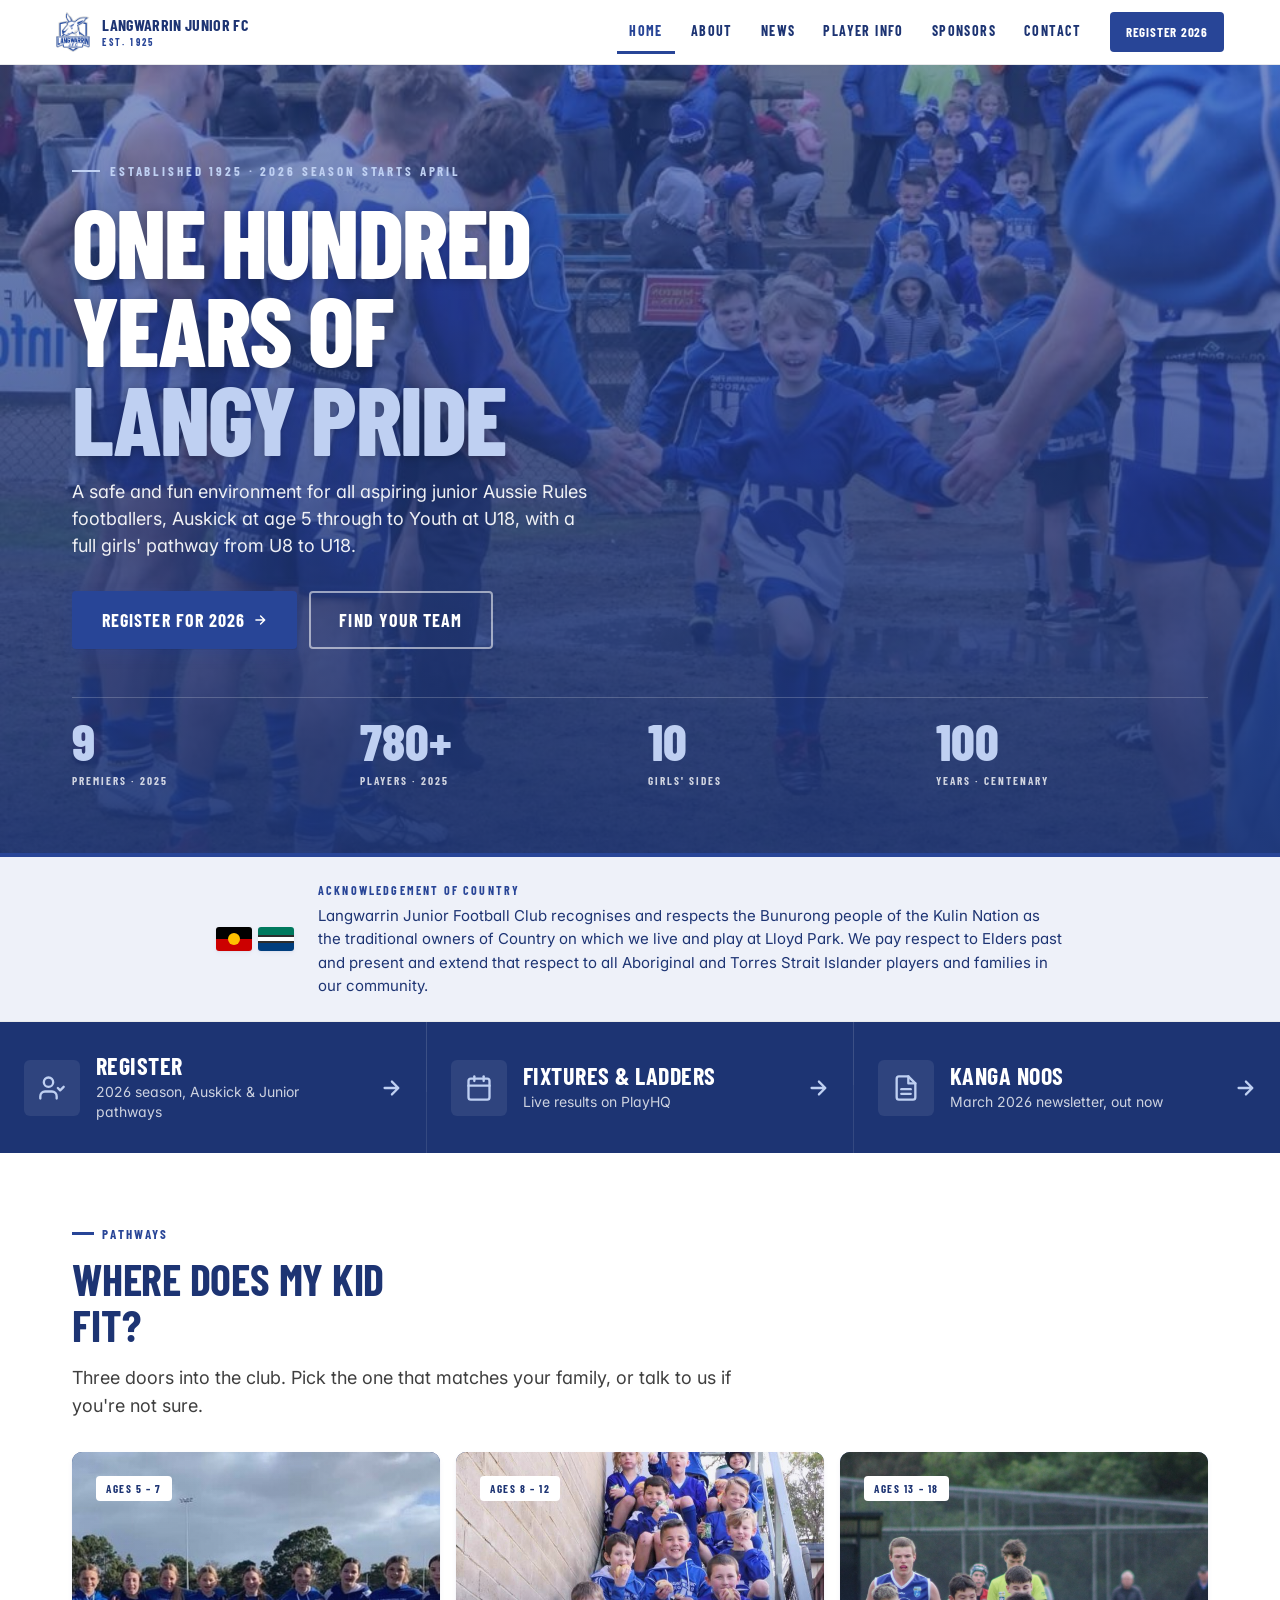
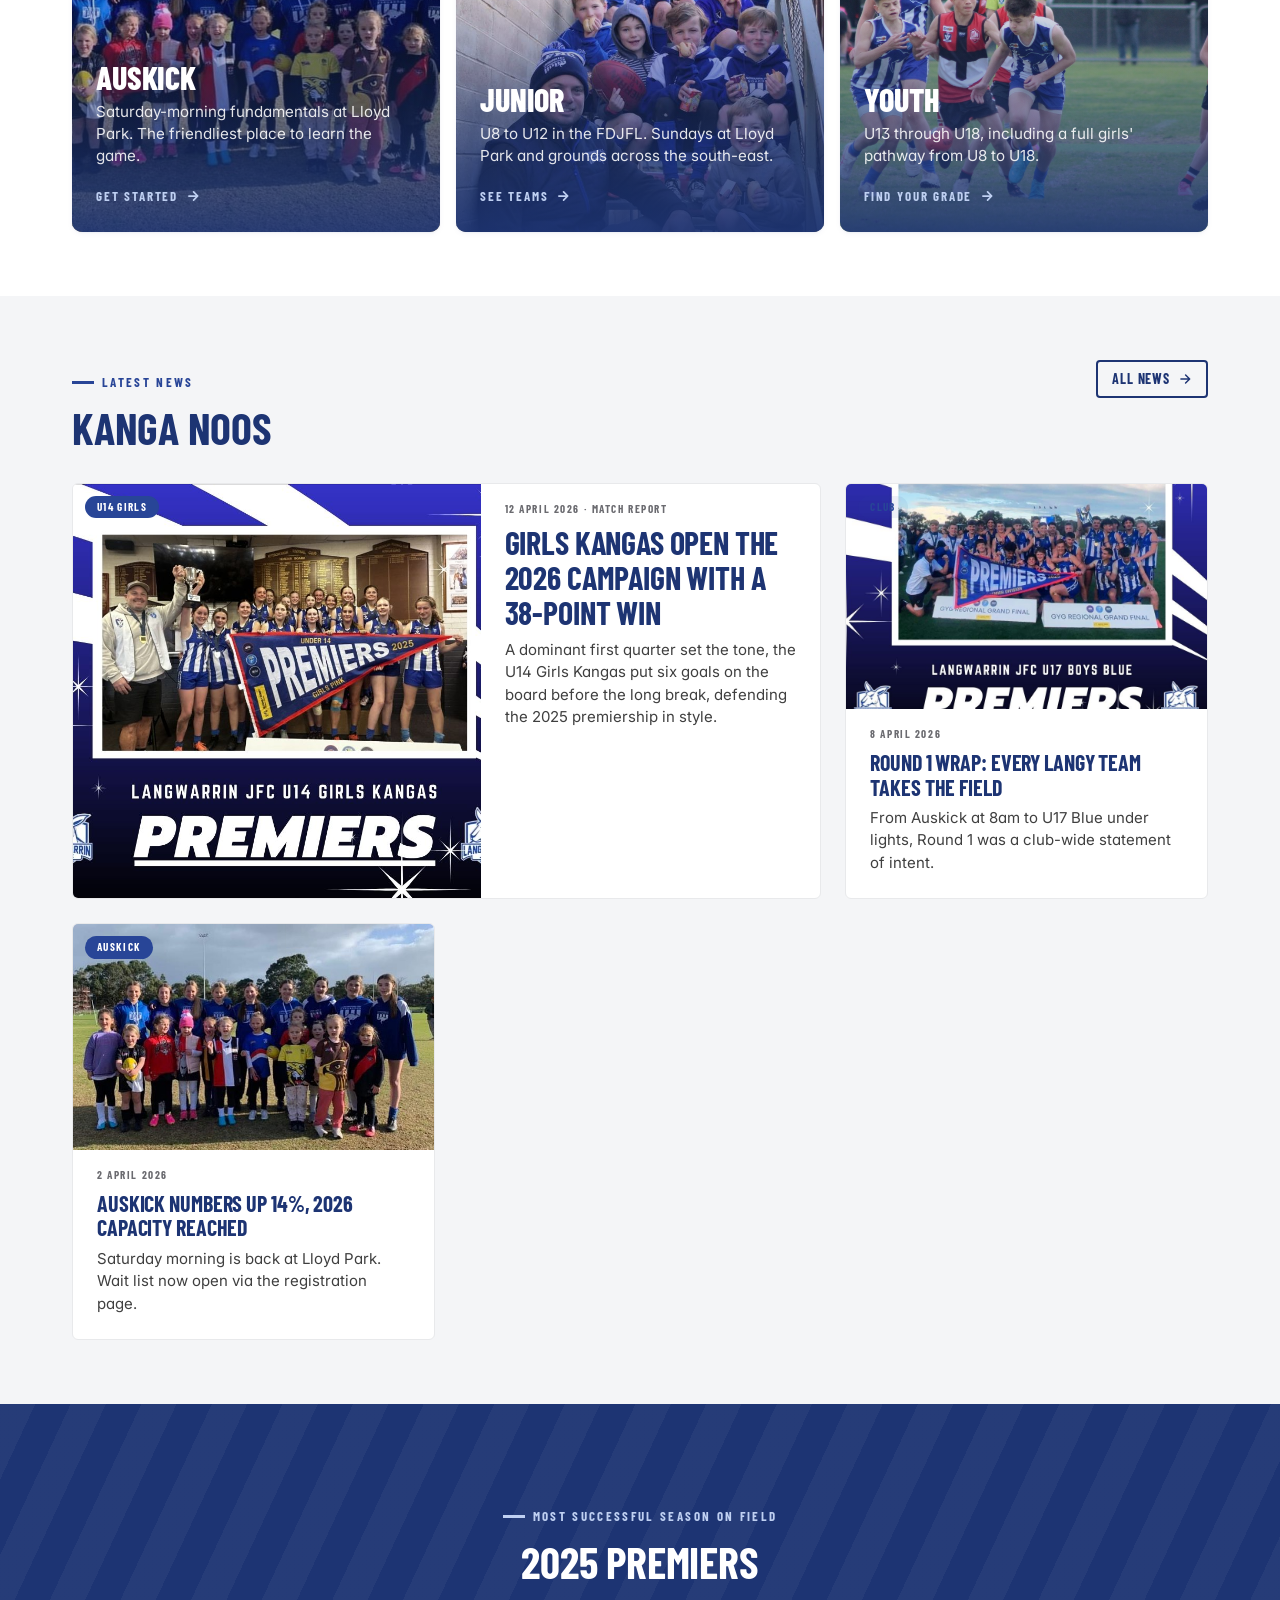
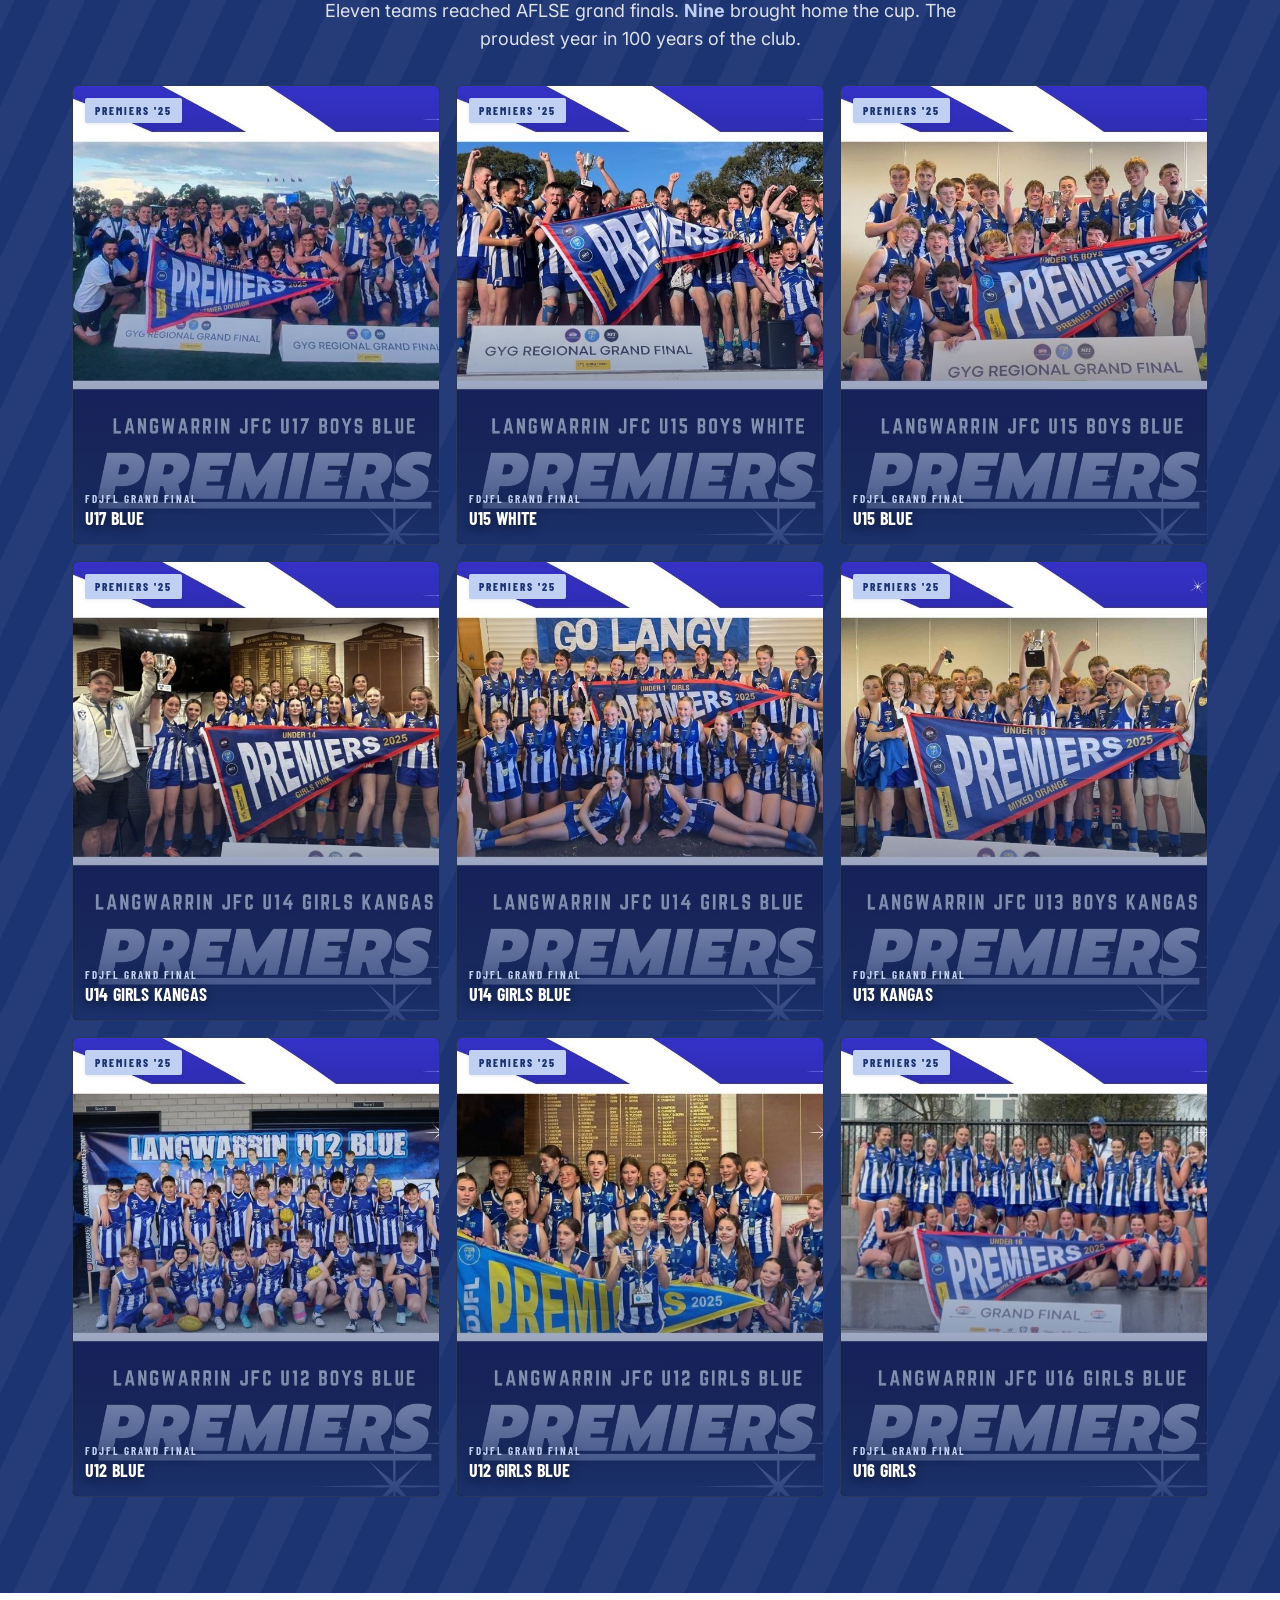
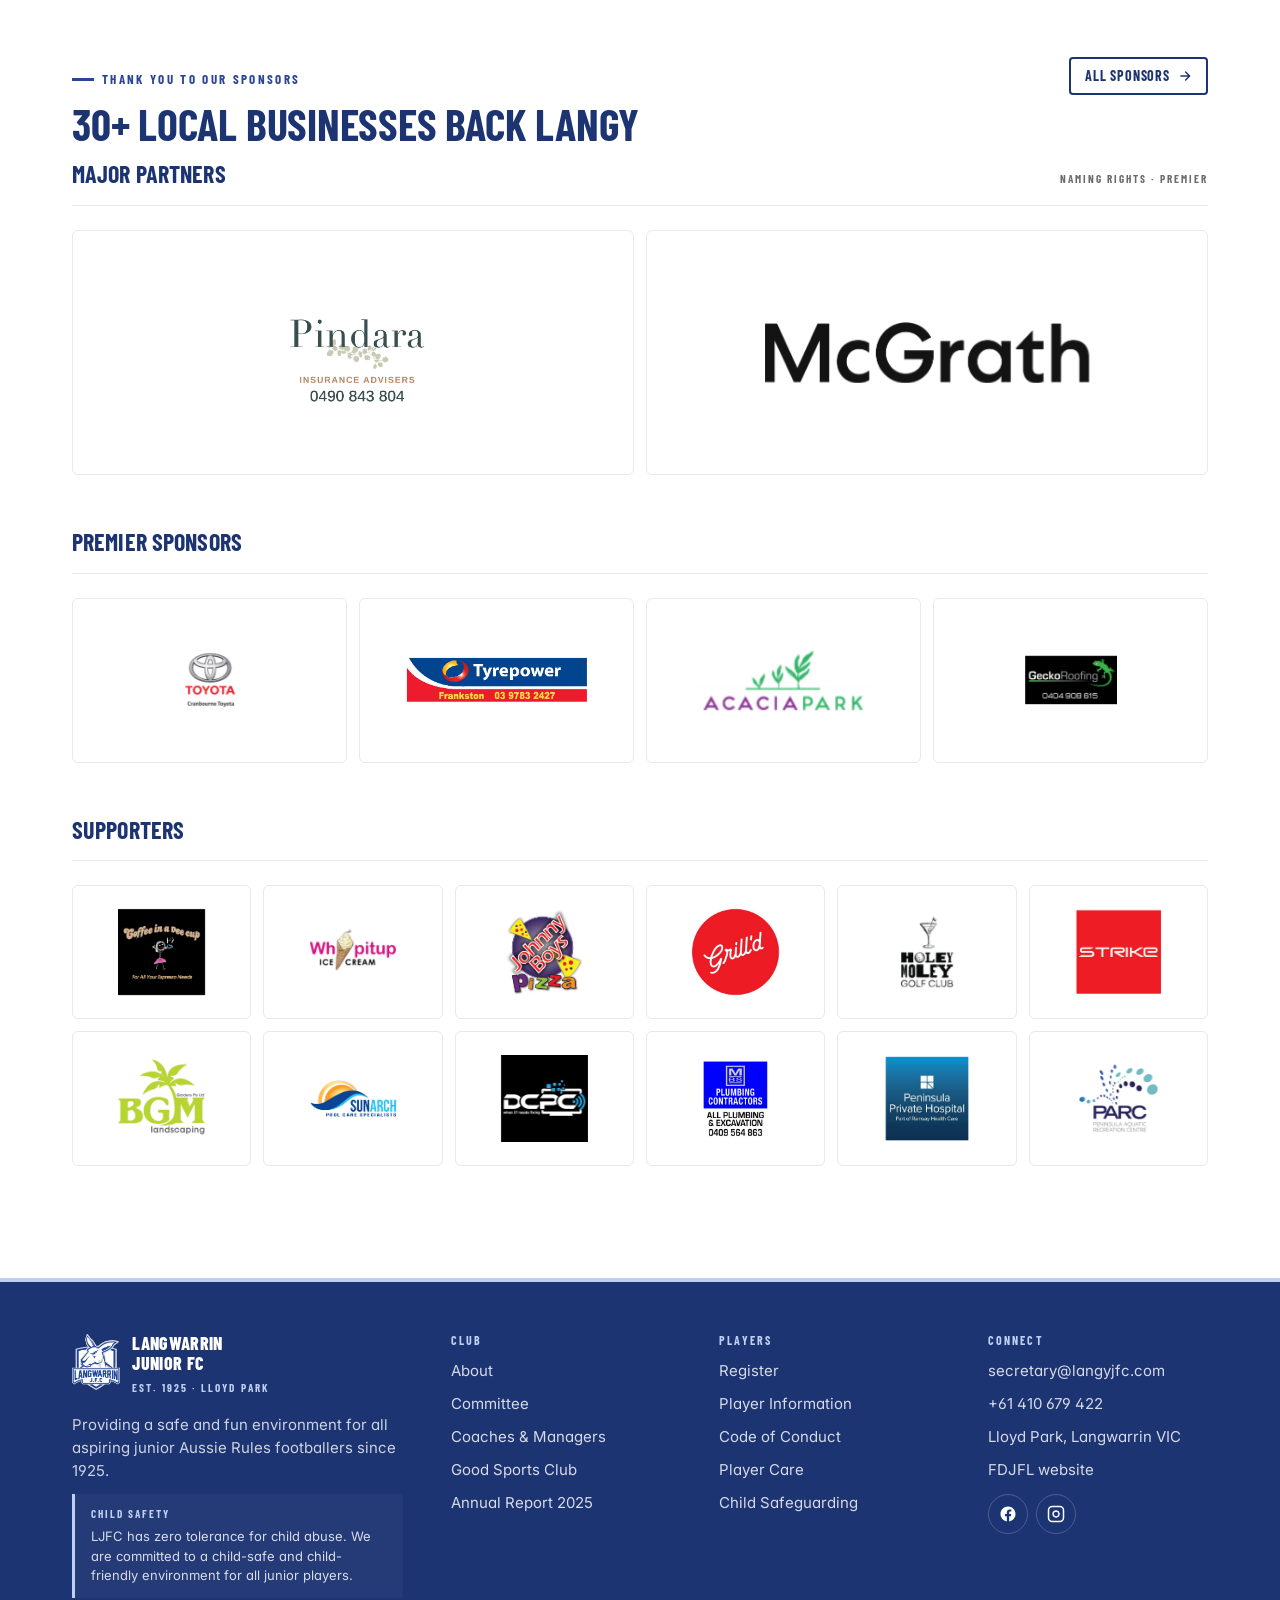
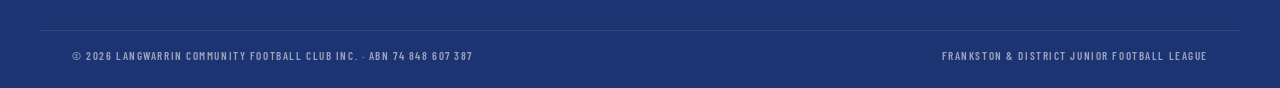
==== commit 78dcd0b2: "fix: Mobile menu" ====
--- a/index.html
+++ b/index.html
@@ -115,12 +115,9 @@
     <ul>
       <li><a href="index.html">Home</a></li>
       <li><a href="about.html">About</a></li>
-      <li><a href="news.html">News &amp; Events</a></li>
-      <li><a href="player-info.html">Player Information</a></li>
-      <li><a href="register.html">Register</a></li>
+      <li><a href="news.html">News</a></li>
+      <li><a href="player-info.html">Player Info</a></li>
       <li><a href="sponsors.html">Sponsors</a></li>
-      <li><a href="about.html">Coaches &amp; Managers</a></li>
-      <li><a href="about.html">Auskick</a></li>
       <li><a href="contact.html">Contact</a></li>
     </ul>
     <a class="btn btn--primary" href="register.html">Register for 2026</a>
--- a/styles.css
+++ b/styles.css
@@ -144,17 +144,11 @@
   .wrap { padding: 0 var(--s-6); }
 }
 
-/* slash-bar motif (replaces ux/stripe-rule) — recurring brand element from ux2 */
+/* solid accent rule (was diagonal slash-bar from ux2 — switched to flat colour) */
 .stripe-rule,
 .slash-bar {
   height: 6px;
-  background: repeating-linear-gradient(
-    -55deg,
-    var(--blue) 0 14px,
-    transparent 14px 22px,
-    var(--grey-cool) 22px 28px,
-    transparent 28px 36px
-  );
+  background: var(--accent);
 }
 
 /* angled-light pattern, used behind hero / premiers / actions */
@@ -400,7 +394,7 @@
 }
 .mobile-drawer.is-open { display: block; }
 .mobile-drawer ul { list-style: none; padding: 0; margin: 0; }
-.mobile-drawer a {
+.mobile-drawer ul a {
   display: block;
   padding: 14px 8px;
   color: var(--blue-deep);
@@ -412,7 +406,7 @@
   border-bottom: 1px solid var(--line);
   text-decoration: none;
 }
-.mobile-drawer a:hover { color: var(--blue); }
+.mobile-drawer ul a:hover { color: var(--blue); }
 .mobile-drawer .btn { width: 100%; margin-top: var(--s-4); }
 
 /* ==========================================================================
@@ -626,6 +620,7 @@
 }
 .action-card:hover .action-card__icon { background: var(--accent); color: var(--blue-deep); }
 .action-card__title {
+  display: block;
   font-family: var(--display);
   font-weight: 700;
   font-size: 1.5rem;
@@ -636,6 +631,7 @@
   color: var(--surface);
 }
 .action-card__sub {
+  display: block;
   font-size: 0.875rem;
   color: rgba(255,255,255,0.78);
   margin: 0;
@@ -1036,7 +1032,7 @@
   display: flex; align-items: flex-start; gap: var(--s-3);
   margin-bottom: var(--s-4);
 }
-.site-footer__brand img { height: 56px; filter: brightness(0) invert(1); }
+.site-footer__brand img { height: 56px; }
 .site-footer__brand strong {
   font-family: var(--display); font-weight: 800; color: var(--surface);
   font-size: 1.125rem; letter-spacing: 0.02em; text-transform: uppercase; line-height: 1.1;
@@ -1371,6 +1367,46 @@
   transform: rotate(-45deg);
 }
 
+/* ==========================================================================
+   club song lyrics
+   ========================================================================== */
+.club-song {
+  margin: var(--s-5) 0 var(--s-6);
+  padding: var(--s-6) var(--s-5);
+  background: var(--blue-tint);
+  border-left: 4px solid var(--blue);
+  border-radius: var(--r-2);
+}
+.club-song__lyrics {
+  margin: 0;
+  font-family: var(--display);
+  font-size: 1.1875rem;
+  line-height: 1.35;
+  color: var(--blue-deep);
+  text-transform: none;
+  letter-spacing: 0.005em;
+  font-weight: 500;
+}
+.club-song__lyrics p { margin: 0 0 var(--s-5); }
+.club-song__lyrics p:last-child { margin: 0; }
+.club-song__lyrics em {
+  font-style: italic;
+  color: var(--blue);
+  font-weight: 600;
+}
+.club-song__lyrics strong {
+  display: inline-block;
+  margin-top: 4px;
+  font-weight: 700;
+  letter-spacing: 0.14em;
+  font-size: 1.15em;
+  color: var(--blue);
+}
+@media (min-width: 768px) {
+  .club-song { padding: var(--s-7) var(--s-6); }
+  .club-song__lyrics { font-size: 1.3125rem; }
+}
+
 /* misc */
 .center { text-align: center; }
 .mt-0 { margin-top: 0; }
